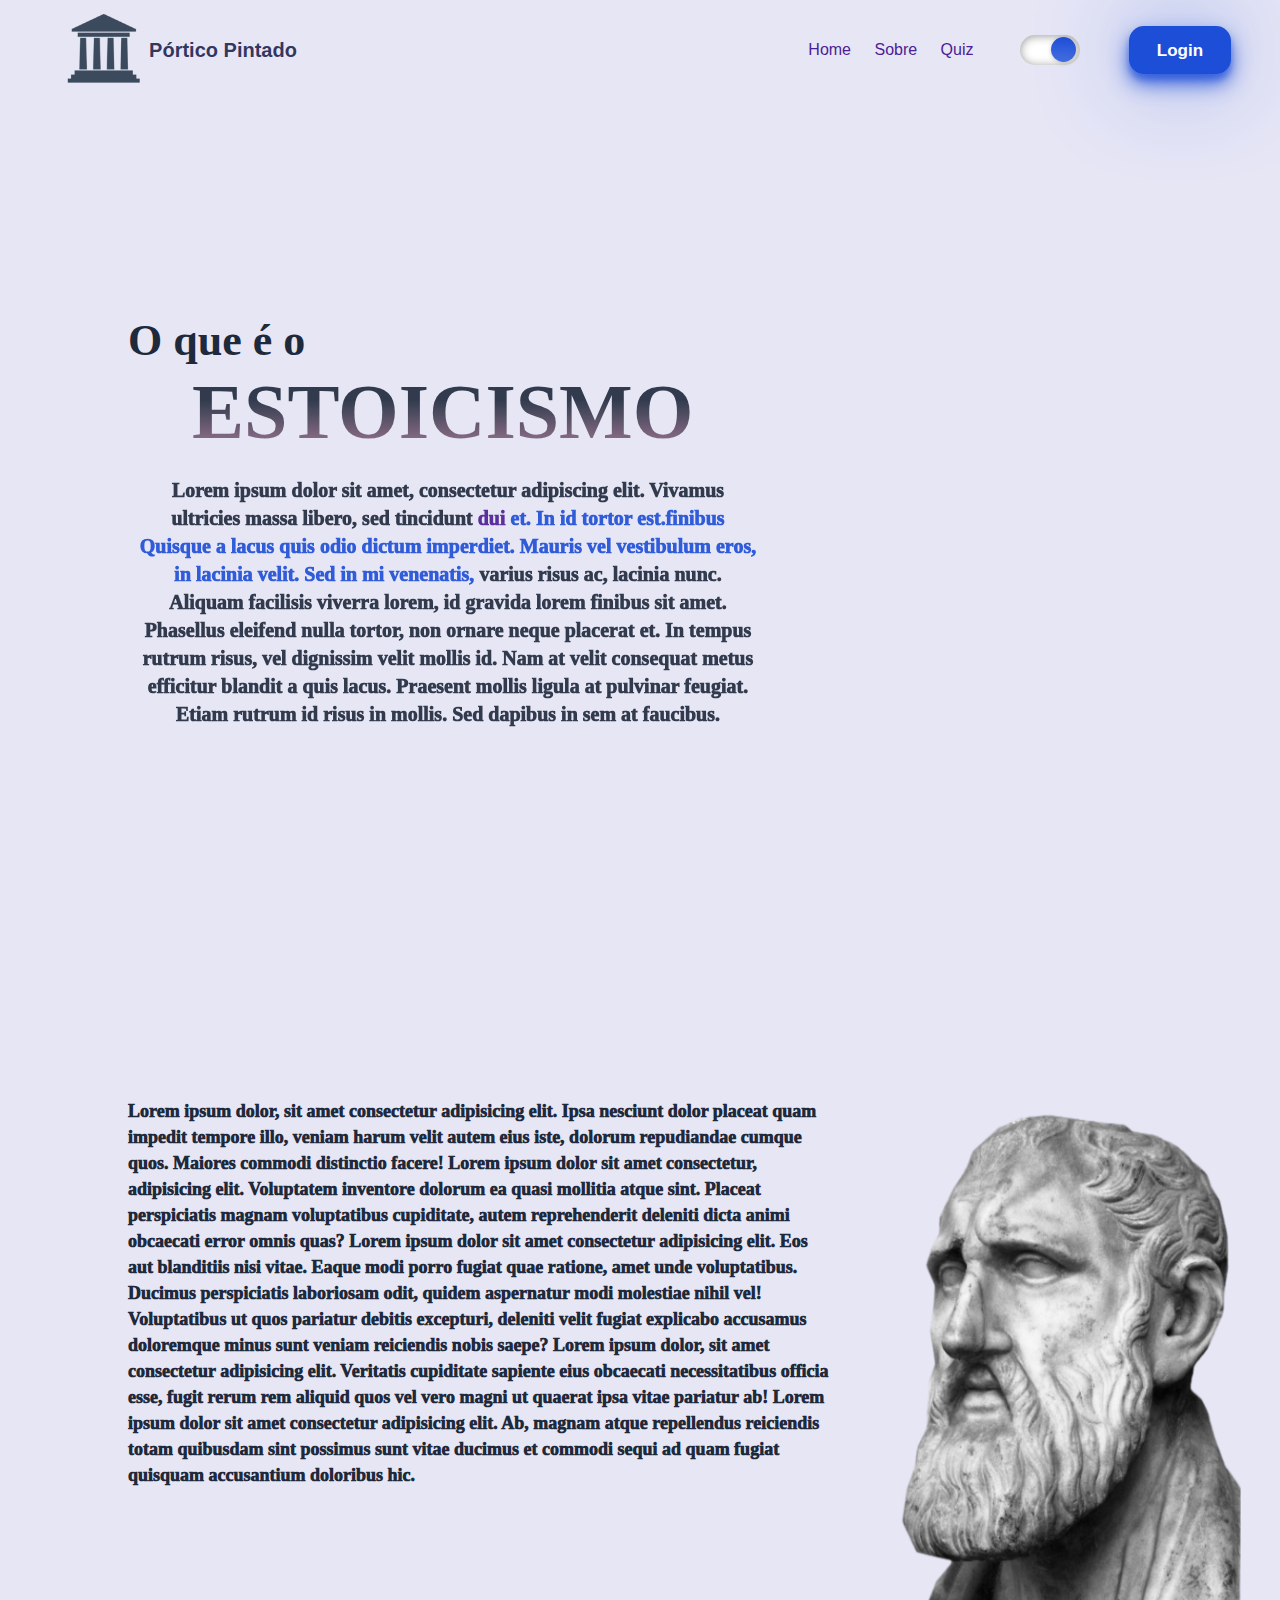
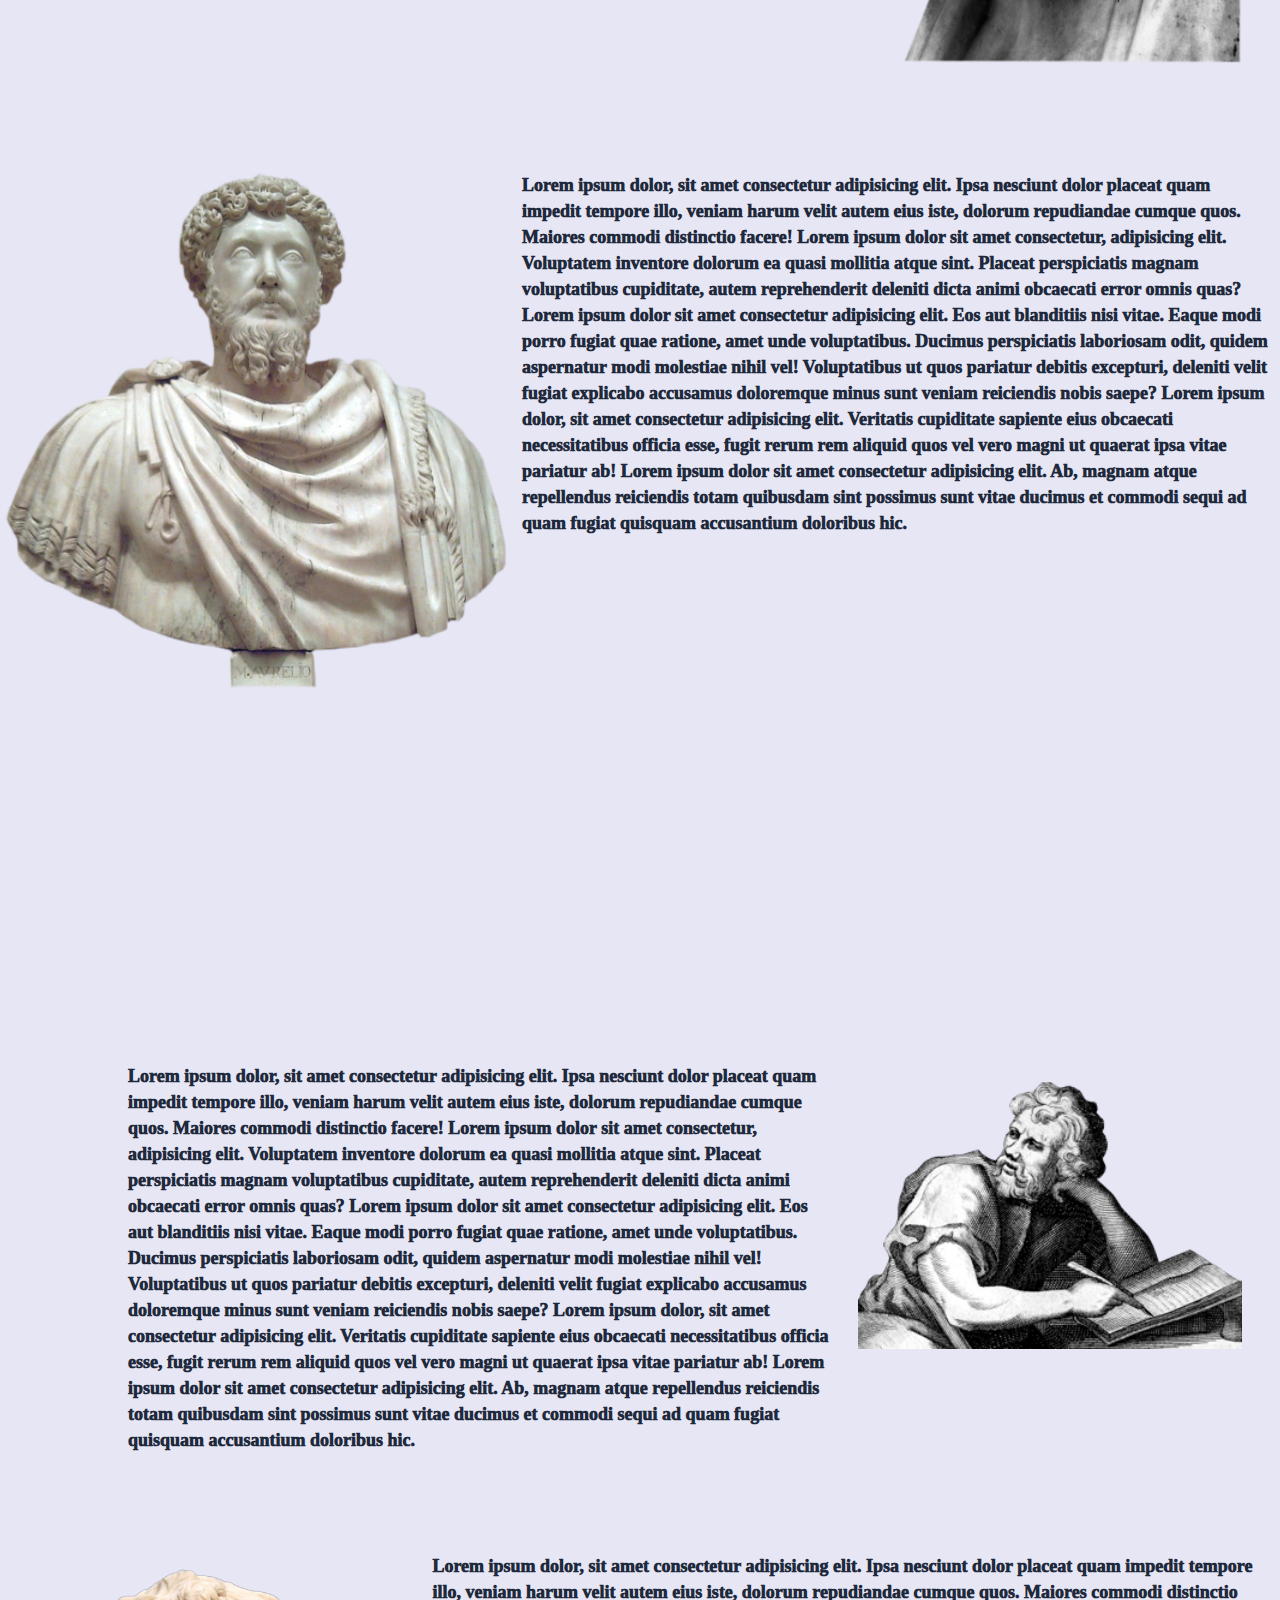
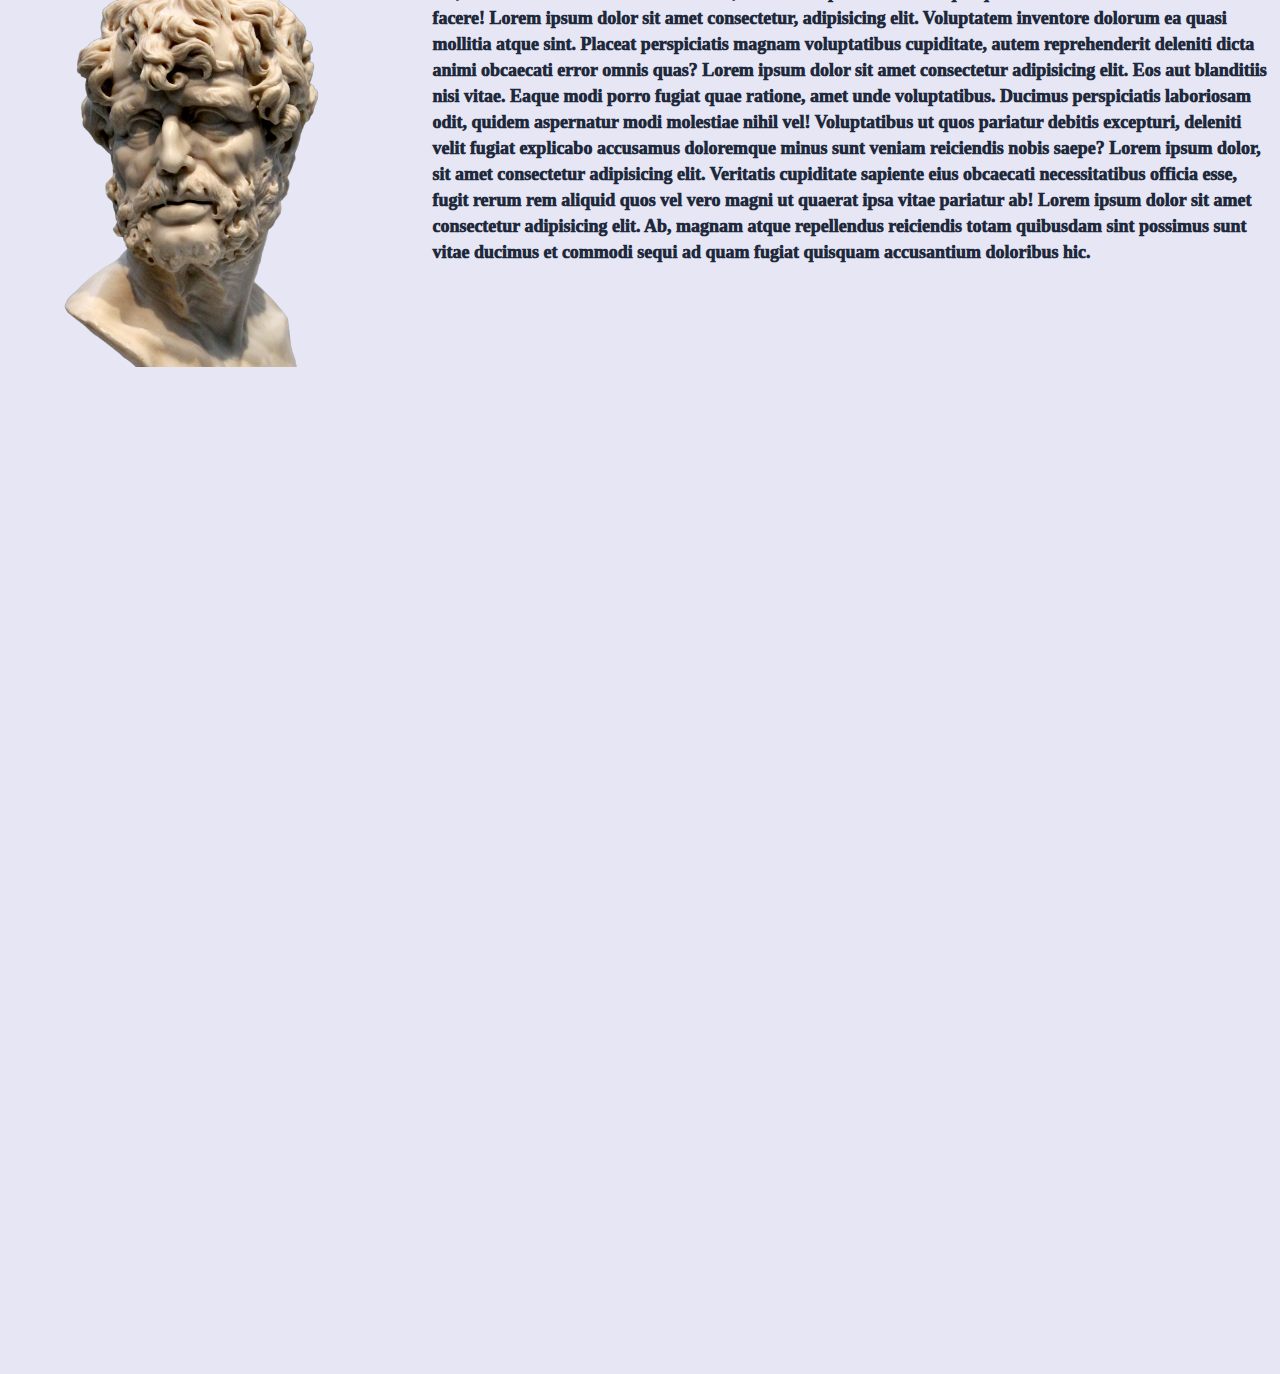
==== site/public/index.html @ 3c2ecba3 "Adicionando esqueleto do footer e recomeçando API" ====
<!DOCTYPE html>
<html lang="en">

<head>
    <meta charset="UTF-8">
    <meta name="viewport" content="width=device-width, initial-scale=1.0">
    <title>Document</title>
    <link rel="stylesheet" href="style.css">
    <link href="https://api.fontshare.com/v2/css?f[]=general-sans@500,600,400,700&display=swap" rel="stylesheet">
</head>

<body>
    <!--INÍCIO DO HEADER-->
    <div class="header">
        <div class="container">
            <div class="logo">
            </div>
            <h3>Pórtico Pintado</h3>
            <div class="nav-bar">
                <ul>
                    <a href="#">
                        <li>Home</li>
                    </a>
                    <a href="">
                        <li>Sobre</li>
                    </a>
                    <a href="">
                        <li>Quiz</li>
                    </a>
                        <input type="checkbox" id="darkmode-botao">
                        <label for="darkmode-botao"></label>
                </ul>
            </div>
            <button class="botao-login" onclick="redirecionarLogin()">Login</button>
        </div>
    </div>
    <!--FIM DO HEADER-->
    <div class="home">
        <div class="home-body">
            <div class="paragrafo-estoicismo">
                <div class="animado surgirDaEsquerda titulo-estoicismo">
                    <h2>O que é o </h2>
                    <h1>ESTOICISMO</h1>
                </div>
                <p class="animado surgirDeBaixo animado--devagar">Lorem ipsum dolor sit amet, consectetur adipiscing
                    elit. Vivamus ultricies massa libero, sed
                    tincidunt <a href=""> dui</a> <strong> et. In id tortor est.finibus Quisque a lacus quis odio dictum
                        imperdiet. Mauris vel
                        vestibulum eros, in lacinia velit. Sed in mi venenatis,</strong> varius risus ac, lacinia nunc.
                    Aliquam
                    facilisis viverra lorem, id gravida lorem finibus sit amet. Phasellus eleifend nulla tortor, non
                    ornare neque placerat et. In tempus rutrum risus, vel dignissim velit mollis id. Nam at velit
                    consequat metus efficitur blandit a quis lacus. Praesent mollis ligula at pulvinar feugiat. Etiam
                    rutrum id risus in mollis. Sed dapibus in sem at faucibus.</p>
            </div>
        </div>
    </div>
    <div class="referencias" >
        <div class="estoico">
            <img src="assets/imgs/1699398285988-Standard.png" id="zenao">
        </div>
        <div class="card-texto" >
            Lorem ipsum dolor, sit amet consectetur adipisicing elit. Ipsa nesciunt dolor placeat quam impedit tempore illo, veniam harum velit autem eius iste, dolorum repudiandae cumque quos. Maiores commodi distinctio facere! Lorem ipsum dolor sit amet consectetur, adipisicing elit. Voluptatem inventore dolorum ea quasi mollitia atque sint. Placeat perspiciatis magnam voluptatibus cupiditate, autem reprehenderit deleniti dicta animi obcaecati error omnis quas? Lorem ipsum dolor sit amet consectetur adipisicing elit. Eos aut blanditiis nisi vitae. Eaque modi porro fugiat quae ratione, amet unde voluptatibus. Ducimus perspiciatis laboriosam odit, quidem aspernatur modi molestiae nihil vel! Voluptatibus ut quos pariatur debitis excepturi, deleniti velit fugiat explicabo accusamus doloremque minus sunt veniam reiciendis nobis saepe? Lorem ipsum dolor, sit amet consectetur adipisicing elit. Veritatis cupiditate sapiente eius obcaecati necessitatibus officia esse, fugit rerum rem aliquid quos vel vero magni ut quaerat ipsa vitae pariatur ab! Lorem ipsum dolor sit amet consectetur adipisicing elit. Ab, magnam atque repellendus reiciendis totam quibusdam sint possimus sunt vitae ducimus et commodi sequi ad quam fugiat quisquam accusantium doloribus hic.
        </div>
        <!-- <textarea name="" id="" cols="70" rows="8"></textarea> -->
    </div>
    <div class="referencias-reverse" >
        <div class="estoico-reverse">
            <img src="assets/imgs/marcusaurelius.png" id="marco">
        </div>
        <div class="card-texto" >
            Lorem ipsum dolor, sit amet consectetur adipisicing elit. Ipsa nesciunt dolor placeat quam impedit tempore illo, veniam harum velit autem eius iste, dolorum repudiandae cumque quos. Maiores commodi distinctio facere! Lorem ipsum dolor sit amet consectetur, adipisicing elit. Voluptatem inventore dolorum ea quasi mollitia atque sint. Placeat perspiciatis magnam voluptatibus cupiditate, autem reprehenderit deleniti dicta animi obcaecati error omnis quas? Lorem ipsum dolor sit amet consectetur adipisicing elit. Eos aut blanditiis nisi vitae. Eaque modi porro fugiat quae ratione, amet unde voluptatibus. Ducimus perspiciatis laboriosam odit, quidem aspernatur modi molestiae nihil vel! Voluptatibus ut quos pariatur debitis excepturi, deleniti velit fugiat explicabo accusamus doloremque minus sunt veniam reiciendis nobis saepe? Lorem ipsum dolor, sit amet consectetur adipisicing elit. Veritatis cupiditate sapiente eius obcaecati necessitatibus officia esse, fugit rerum rem aliquid quos vel vero magni ut quaerat ipsa vitae pariatur ab! Lorem ipsum dolor sit amet consectetur adipisicing elit. Ab, magnam atque repellendus reiciendis totam quibusdam sint possimus sunt vitae ducimus et commodi sequi ad quam fugiat quisquam accusantium doloribus hic.
        </div>
        <!-- <textarea name="" id="" cols="70" rows="8"></textarea> -->
    </div>
    <div class="referencias" >
        <div class="estoico">
            <img src="assets/imgs/epicteto.png" id="epicteto">
        </div>
        <div class="card-texto" >
            Lorem ipsum dolor, sit amet consectetur adipisicing elit. Ipsa nesciunt dolor placeat quam impedit tempore illo, veniam harum velit autem eius iste, dolorum repudiandae cumque quos. Maiores commodi distinctio facere! Lorem ipsum dolor sit amet consectetur, adipisicing elit. Voluptatem inventore dolorum ea quasi mollitia atque sint. Placeat perspiciatis magnam voluptatibus cupiditate, autem reprehenderit deleniti dicta animi obcaecati error omnis quas? Lorem ipsum dolor sit amet consectetur adipisicing elit. Eos aut blanditiis nisi vitae. Eaque modi porro fugiat quae ratione, amet unde voluptatibus. Ducimus perspiciatis laboriosam odit, quidem aspernatur modi molestiae nihil vel! Voluptatibus ut quos pariatur debitis excepturi, deleniti velit fugiat explicabo accusamus doloremque minus sunt veniam reiciendis nobis saepe? Lorem ipsum dolor, sit amet consectetur adipisicing elit. Veritatis cupiditate sapiente eius obcaecati necessitatibus officia esse, fugit rerum rem aliquid quos vel vero magni ut quaerat ipsa vitae pariatur ab! Lorem ipsum dolor sit amet consectetur adipisicing elit. Ab, magnam atque repellendus reiciendis totam quibusdam sint possimus sunt vitae ducimus et commodi sequi ad quam fugiat quisquam accusantium doloribus hic.
        </div>
        <!-- <textarea name="" id="" cols="70" rows="8"></textarea> -->
    </div>
    <div class="referencias-reverse" >
        <div class="estoico-reverse">
            <img src="assets/imgs/Seneca.png" id="seneca">
        </div>
        <div class="card-texto" >
            Lorem ipsum dolor, sit amet consectetur adipisicing elit. Ipsa nesciunt dolor placeat quam impedit tempore illo, veniam harum velit autem eius iste, dolorum repudiandae cumque quos. Maiores commodi distinctio facere! Lorem ipsum dolor sit amet consectetur, adipisicing elit. Voluptatem inventore dolorum ea quasi mollitia atque sint. Placeat perspiciatis magnam voluptatibus cupiditate, autem reprehenderit deleniti dicta animi obcaecati error omnis quas? Lorem ipsum dolor sit amet consectetur adipisicing elit. Eos aut blanditiis nisi vitae. Eaque modi porro fugiat quae ratione, amet unde voluptatibus. Ducimus perspiciatis laboriosam odit, quidem aspernatur modi molestiae nihil vel! Voluptatibus ut quos pariatur debitis excepturi, deleniti velit fugiat explicabo accusamus doloremque minus sunt veniam reiciendis nobis saepe? Lorem ipsum dolor, sit amet consectetur adipisicing elit. Veritatis cupiditate sapiente eius obcaecati necessitatibus officia esse, fugit rerum rem aliquid quos vel vero magni ut quaerat ipsa vitae pariatur ab! Lorem ipsum dolor sit amet consectetur adipisicing elit. Ab, magnam atque repellendus reiciendis totam quibusdam sint possimus sunt vitae ducimus et commodi sequi ad quam fugiat quisquam accusantium doloribus hic.
        </div>
        <!-- <textarea name="" id="" cols="70" rows="8"></textarea> -->
    </div>
    <div class="conte-a-seneca">

    </div>
</body>

</html>
<script>
    function redirecionarLogin(){
        window.location = "login.html";
    }
    const navbar = document.querySelector(".header .container");

    window.addEventListener("scroll", function () {
        navbar.classList.toggle("active", scrollY > 120);
    })
    
    const html = document.querySelector('html')
    const darkmode = document.querySelector('#darkmode-botao')
    darkmode.addEventListener('change', function () {
        html.classList.toggle('dark-mode')
    })
</script>
---- site/public/style.css ----
* {
    box-sizing: border-box;
    margin: 0;
    line-height: calc(1em + 0.5rem);
  }
  
  html {
    scroll-behavior: smooth;
    overflow-x: hidden;
  }
  
  body {
    padding: 0;
    font-family: 'General Sans', sans-serif;
  }
  
  button {
    display: inline-block;
    padding: 0;
    border: none;
    background: none;
    cursor: pointer;
  }
  
  a {
    color: var(--cor--link);
    text-decoration: none;
  }
  
  strong {
    color: var(--cor--negrito);
  }
  
  /* Variáveis */
  :root {
    --header-logoimg: url(assets/imgs/stoa_poikile1.png);
    --cor-rockblue: #94a3b8;
    --cor-rockblue-medio: #475569;
    --cor-rockblue-escuro: #1e293b;
    --cor-fundo: #E6E6f5;
    --cor-violeta: #7c3aed;
    --cor--link: #4c1d95;
    --cor--negrito: #1d4ed8;
    --cor-sombra-botao: 0 10px 20px rgba(29, 78, 216, 0.8), 0 6px 6px rgba(29, 78, 216, 0.5), 0 0 100px -10px rgb(29, 78, 216);
    --cor-botao-hover: 0 12px 28px rgba(29, 78, 216, 0.5), 0 10px 12px rgba(29, 78, 216, 0.3), 0 0 120px -10px rgb(29, 78, 216);
    --header-h3cor: rgba(25, 30, 78, 0.90);
    --header-corbtn: #070a13;
    --navbar-corletra: rgba(25, 30, 78, 0.90);
    --cor-letra: var(--cor-rockblue-escuro);
    --home--body-h1: linear-gradient(180deg, var(--cor-letra) 36.56%, rgba(99, 3, 48, 0.5) 100%);
    --home--body-h2: #000;
    --home--body-p: #000;
  }
  
  /*  negrito rgb(225, 29, 72) */
  
  /* Variáveis darkmode */
  .dark-mode:root {
    --header-logoimg: url(assets/imgs/stoa_poikile.webp);
    --cor-rockblue: #94a3b8;
    --cor-rockblue-medio: #475569;
    --cor-rockblue-escuro: #1e293b;
    --cor-fundo: #070a13;
    --cor-violeta: #7c3aed;
    --cor--link: #4c1d95;
    --cor--negrito: #e11d20;
    --cor-sombra-botao: 0 10px 20px rgba(225, 29, 72, 0.5), 0 6px 6px rgba(225, 29, 72, 0.5), 0 0 100px -10px rgb(225, 29, 72);
    --cor-botao-hover: 0 12px 28px rgba(225, 29, 72, 0.25), 0 10px 12px rgba(225, 29, 72, 0.2), 0 0 120px -10px rgb(225, 29, 72);
    --header-h3cor: rgba(255, 255, 255, 0.90);
    --header-corbtn: #E6E6f5;
    --navbar-corletra: rgba(255, 255, 255, 0.90);
    --cor-letra: var(--cor-rockblue);
    --home--body-h1: linear-gradient(180deg, var(--cor-letra) 46.56%, rgba(99, 3, 48, 0.5) 100%);
    --home--body-h2: #FFF;
    --home--body-p: #FFF;
  }
  
  /* Animações */
  @keyframes surgirDaEsquerda {
  
    from {
        opacity: 0;
        translate: -100vw 0;
        filter: blur(2px);
    }
  
    to {
        opacity: 1;
        translate: 0 0;
    }
  }
  
  @keyframes surgirDaDireita {
  
    from {
        opacity: 0;
        translate: 100vw 0;
        filter: blur(2px);
    }
  
    to {
        opacity: 1;
        translate: 0 0;
    }
  }
  
  
  @keyframes surgirDeBaixo {
  
    from {
        transform: translateY(100px);
        opacity: 0.1;
        filter: blur(2px);
    }
  
    to {
        transform: translateY(0);
    }
  }
  
  @keyframes revelar {
    from {
        opacity: 0;
        clip-path: inset(45% 20% 45% 20%);
    }
  
    to {
        opacity: 1;
        clip-path: inset(0% 0% 0% 0%);
    }
  }
  
  
  /* INÍCIO DO HEADER*/
  .header .logo {
    background-image: var(--header-logoimg);
    width: 100px;
    height: 100px;
    background-size: cover;
    cursor: pointer;
    transition: .4s;
  }
  
  .header .container {
    display: flex;
    align-items: center;
    justify-content: center;
    position: fixed;
    z-index: 1;
    background: var(--cor--primaria);
    width: 100vw;
    transition: all .6s ease;
    background-color: var(--cor-fundo);
  }
  
  /* FUNÇÃO PARA NAVBAR*/
  .header .active {
    opacity: 0.95;
    filter: blur(0.5px);
    transition: all .8s ease;
    filter: drop-shadow(0px 0px 10px black);
  }
  
  .container h3 {
    color: var(--header-h3cor);
    font-size: 20px;
    transition: all .6s ease;
  }
  
  
  .header .botao-login {
    border-radius: 15px;
    background-color: var(--cor--negrito);
    font-weight: 900;
    width: 102px;
    height: 48px;
    color: #FFF;
    font-size: 17px;
    transition: all .6s ease;
    box-shadow: var(--cor-sombra-botao);
  
    /* HOVER DO BOTÃO DE LOGIN */
    &:hover {
        transform: translateY(-3px);
        box-shadow: var(--cor-botao-hover);
  
        cursor: pointer;
        transition: all .6s ease;
    }
  }
  
  /* Switch de dark/light mode */
  label {
    position: relative;
    height: 30px;
    width: 60px;
    background-color: #ebebeb;
    border-radius: 100px;
    margin-right: 25px;
    box-shadow: inset 0px 1px 10px rgba(0, 0, 0, 0.4), inset 0px -1px 10px rgba(255, 255, 255, 0.4);
    cursor: pointer;
    transition: .6s;
  }
  
  label:after {
    content: "";
    width: 25px;
    height: 25px;
    position: absolute;
    top: 2px;
    right: 4px;
    background: linear-gradient(180deg, var(--cor--negrito), #1d4fd8d3);
    border-radius: 100px;
    box-shadow: 0px 1px 5px rgba(0, 0, 0, 0.2);
    transition: .6s;
  }
  
  .header .container #darkmode-botao {
    height: 0;
    width: 0;
    opacity: 0;
  }
  
  #darkmode-botao+label {
    background-color: #FFF;
  }
  
  #darkmode-botao:checked+label::after {
    right: 7px;
    transform: translateX(-100%);
    background: linear-gradient(197deg, var(--cor--negrito), #e11d20d7);
  }
  
  .nav-bar {
    margin-left: 35vw;
    width: 30vw;
  }
  
  .nav-bar ul {
  
    color: var(--navbar-corletra);
    font-weight: 500;
    align-items: center;
    list-style: none;
    display: flex;
    justify-content: space-evenly;
  }
  
  /* FIM DO HEADER*/
  .home {
    display: flex;
    justify-content: center;
    align-items: center;
    overflow: hidden;
  }
  
  .home .home-body {
    display: flex;
    flex-direction: column;
    background: var(--cor-fundo);
    width: 100vw;
    transition: .6s;
  }
  
  /* h2 animado */
  .home .home-body h2 {
    margin-bottom: -5vh;
    margin-left: 10vw;
    color: var(--cor-letra);
    font-family: Inter;
    font-size: 44px;
    font-style: normal;
    font-weight: 600;
    margin-top: 35vh;
    animation: surgirDaEsquerda 3s ease-out;
    transition: .6s;
  }
  
  .home .home-body h1 {
    background: var(--home--body-h1);
    background-clip: text;
    -webkit-background-clip: text;
    -webkit-text-fill-color: transparent;
    opacity: 0.9;
    font-family: Inter;
    font-size: 78px;
    font-style: normal;
    font-weight: 900;
    line-height: normal;
    margin-top: 5vh;
    margin-left: 15vw;
    margin-bottom: 0;
    transition: all .6s ease;
    animation: surgirDaEsquerda 3s ease-out;
  }
  
  .home .home-body h1:hover {
    opacity: 1;
  }
  
  .home .home-body p {
    padding: 10px;
    border-radius: 10px;
    width: 50vw;
    opacity: 0.9;
    color: var(--cor-letra);
    font-family: Inter;
    font-size: 20px;
    font-weight: 1000;
    text-align: center;
    margin-top: 1vh;
    margin-left: 10vw;
    transition: 0.6s;
    animation: surgirDeBaixo 3s ease-in;
  }
  
  .referencias {
    display: flex;
    align-items: start;
    flex-direction: row-reverse;
    background-color: var(--cor-fundo);
  }
  
  .referencias-reverse {
    display: flex;
    align-items: start;
    background-color: var(--cor-fundo);
  }
  
  .referencias-reverse .card-texto {
    margin-top: 80vh;
    color: var(--cor-letra);
    font-family: Inter;
    font-size: 18px;
    font-weight: 1000;
    margin-top: 10vh;
    padding: 10px;
    animation: surgirDaDireita 1s ease-in-out;
    animation-timeline: view();
    animation-range: cover 0% cover 40%;
    transition: 3s;
  }
  
  .referencias .card-texto {
    margin-top: 40vh;
    color: var(--cor-letra);
    font-family: Inter;
    font-size: 18px;
    font-weight: 1000;
    margin-left: 10vw;
    margin-right: 2vw;
    animation: surgirDaEsquerda 1s ease-in-out;
    animation-timeline: view();
    animation-range: cover 0% cover 50%;
    transition: 3s;
  }
  
  .estoico #zenao {
    width: 30vw;
    margin-right: 3vw;
    margin-top: 40vh;
    animation: revelar 1s ease-in-out;
    animation-timeline: view();
    animation-range: cover 0% cover 50%;
    transition: 3s;
  }
  
  .estoico-reverse #marco {
    width: 40vw;
    margin-top: 10vh;
    animation: revelar 1s ease-in-out;
    animation-timeline: view();
    animation-range: cover 0% cover 50%;
    transition: 3s;
  }
  
  .estoico #epicteto {
    width: 30vw;
    margin-right: 3vw;
    margin-top: 40vh;
    animation: revelar 1s ease-in-out;
    animation-timeline: view();
    animation-range: cover 0% cover 50%;
    transition: 3s;
  }
  
  .estoico-reverse #seneca {
    width: 30vw;
    margin-right: 3vw;
    margin-top: 10vh;
    animation: revelar 1s ease-in-out;
    animation-timeline: view();
    animation-range: cover 0% cover 50%;
    transition: 3s;
  }
  
  .conte-a-seneca {
    background-color: var(--cor-fundo);
    height: 1000px;
  }
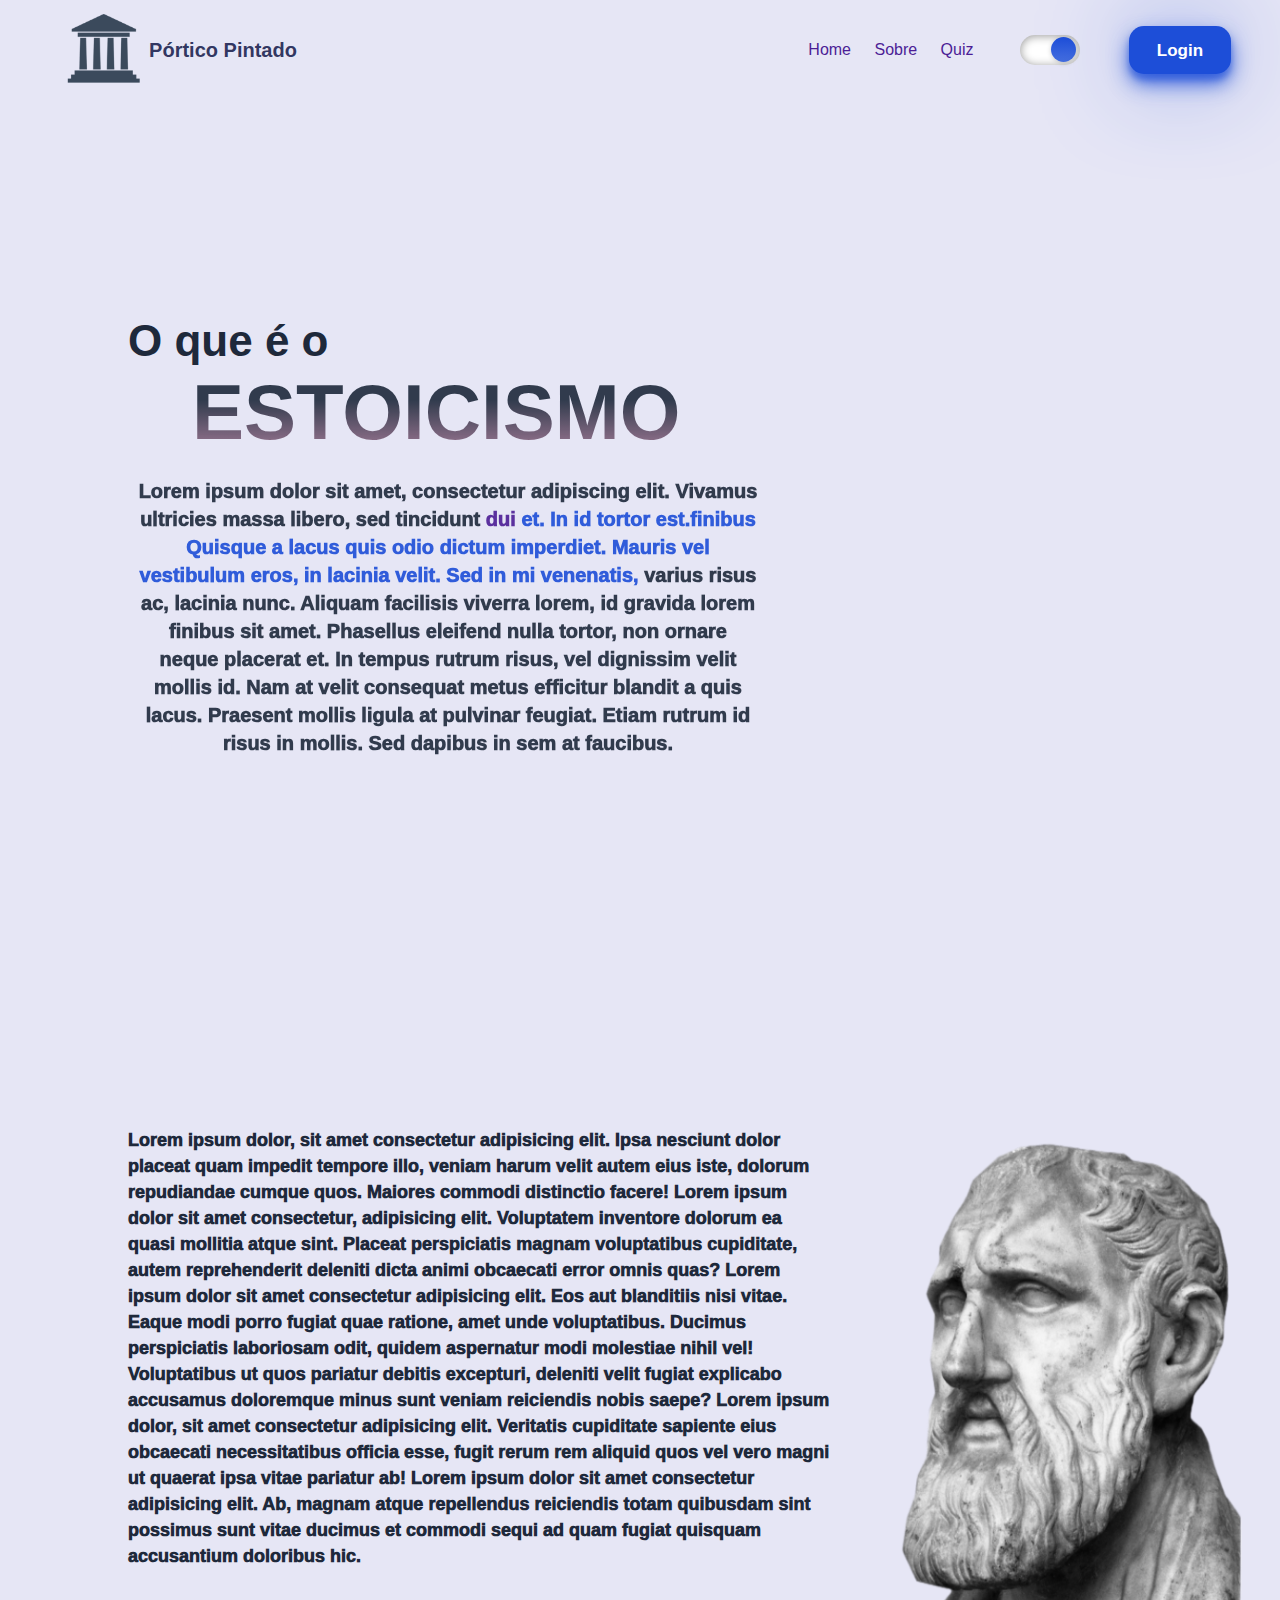
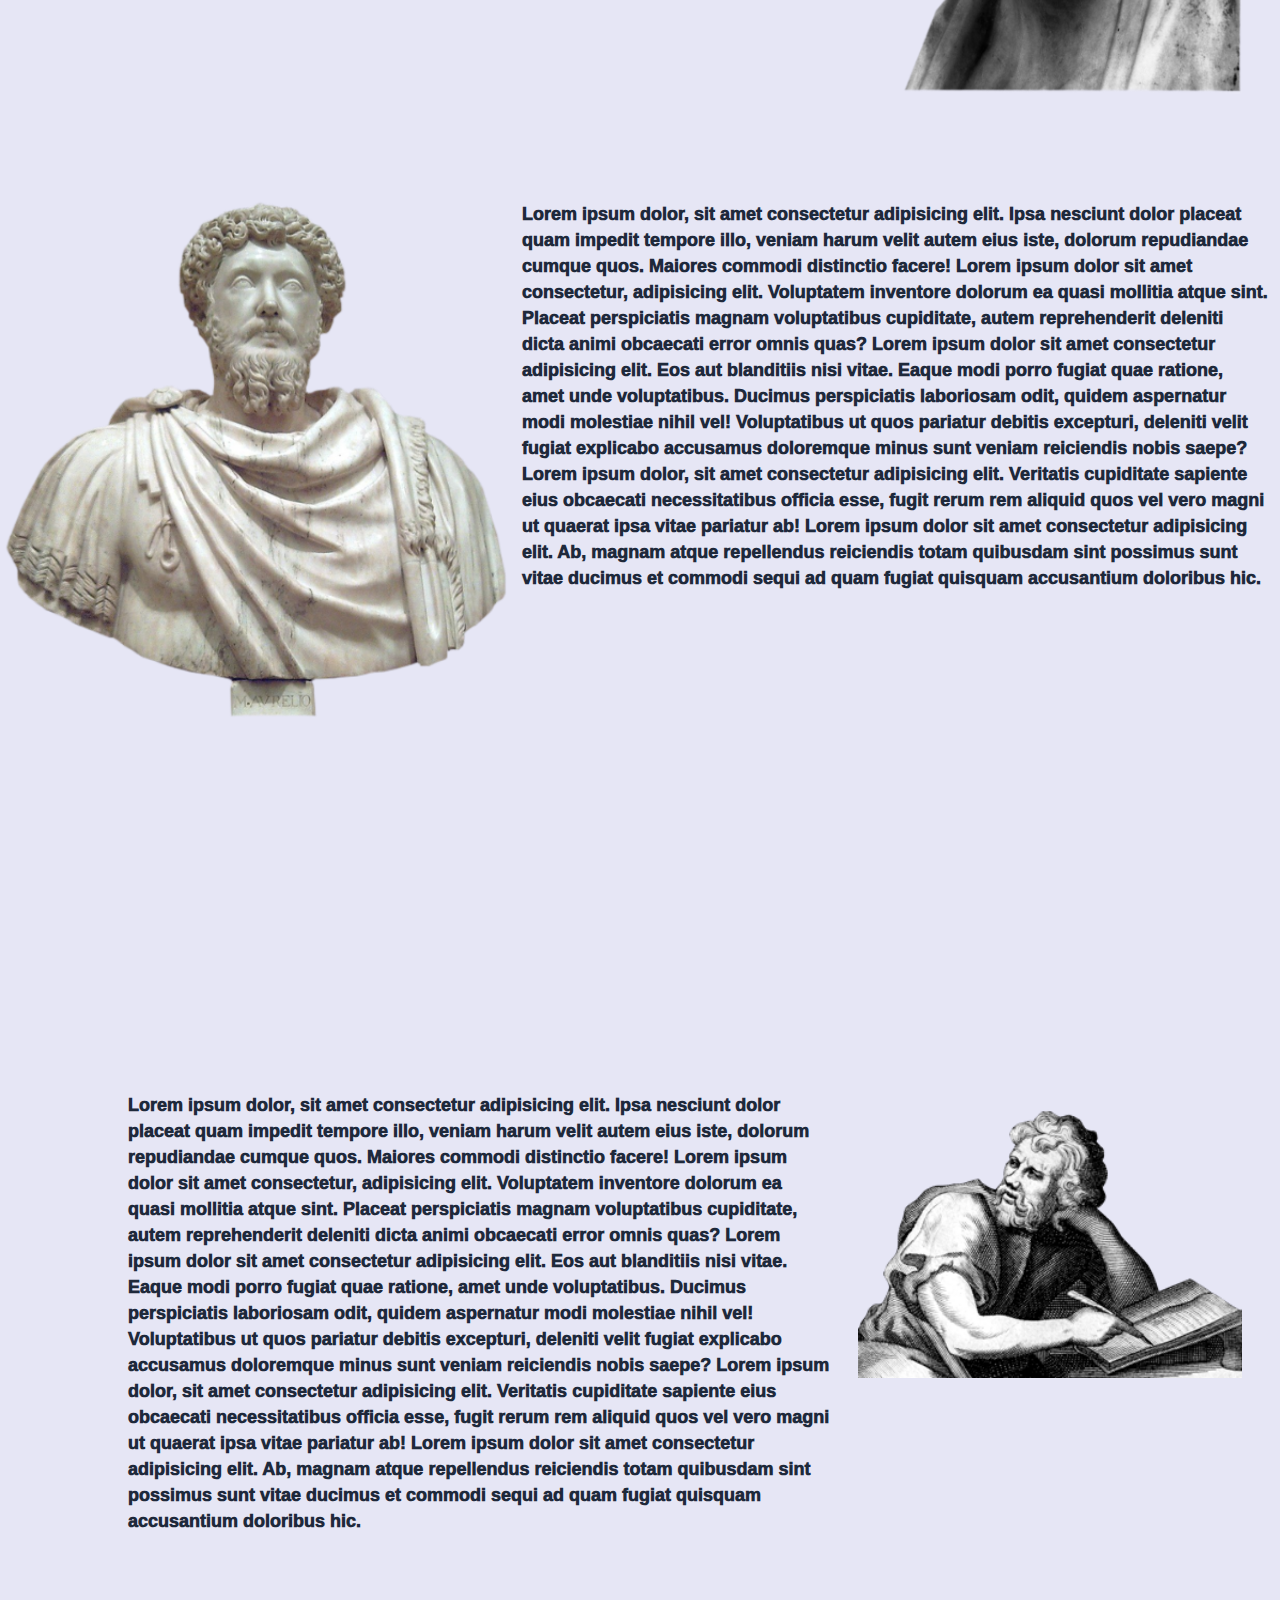
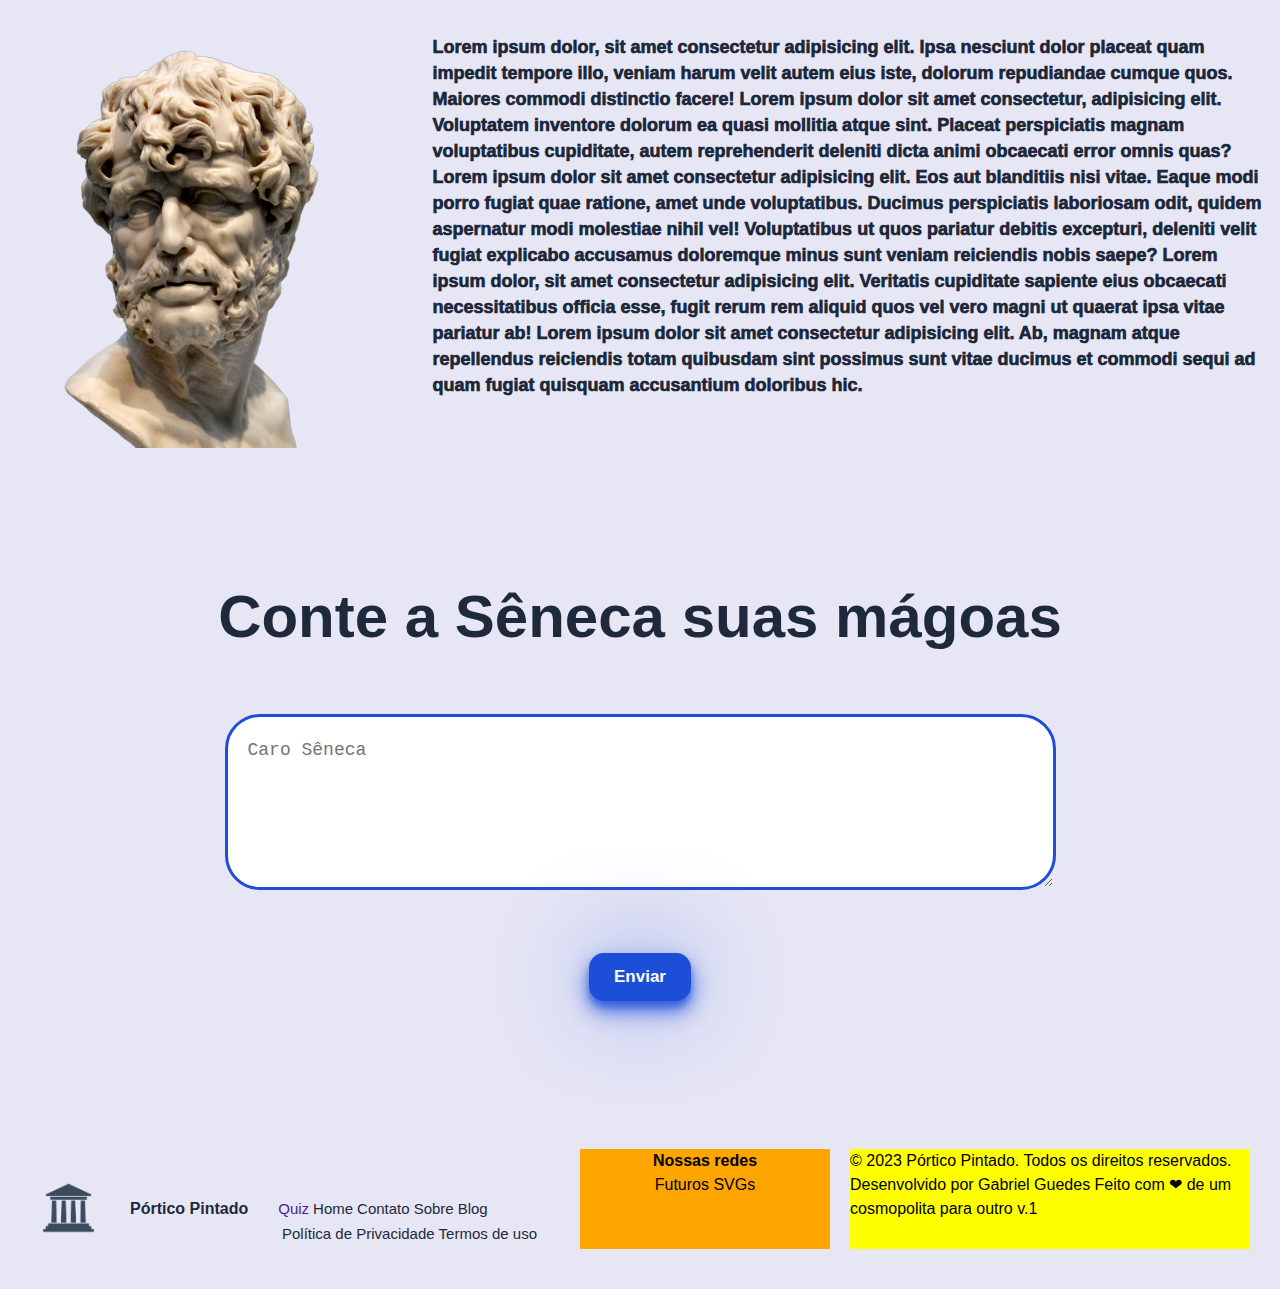
==== commit d5e043b0: "Adicionando esqueleto footer" ====
--- a/site/public/index.html
+++ b/site/public/index.html
@@ -7,6 +7,10 @@
     <title>Document</title>
     <link rel="stylesheet" href="style.css">
     <link href="https://api.fontshare.com/v2/css?f[]=general-sans@500,600,400,700&display=swap" rel="stylesheet">
+    <link rel="preconnect" href="https://fonts.googleapis.com">
+    <link rel="preconnect" href="https://fonts.gstatic.com" crossorigin>
+    <link href="https://fonts.googleapis.com/css2?family=Playfair+Display&display=swap" rel="stylesheet">
+    <script src="index.js"></script>
 </head>
 
 <body>
@@ -27,8 +31,8 @@
                     <a href="">
                         <li>Quiz</li>
                     </a>
-                        <input type="checkbox" id="darkmode-botao">
-                        <label for="darkmode-botao"></label>
+                    <input type="checkbox" id="darkmode-botao">
+                    <label for="darkmode-botao"></label>
                 </ul>
             </div>
             <button class="botao-login" onclick="redirecionarLogin()">Login</button>
@@ -55,61 +59,140 @@
             </div>
         </div>
     </div>
-    <div class="referencias" >
+    <div class="referencias">
         <div class="estoico">
             <img src="assets/imgs/1699398285988-Standard.png" id="zenao">
         </div>
-        <div class="card-texto" >
-            Lorem ipsum dolor, sit amet consectetur adipisicing elit. Ipsa nesciunt dolor placeat quam impedit tempore illo, veniam harum velit autem eius iste, dolorum repudiandae cumque quos. Maiores commodi distinctio facere! Lorem ipsum dolor sit amet consectetur, adipisicing elit. Voluptatem inventore dolorum ea quasi mollitia atque sint. Placeat perspiciatis magnam voluptatibus cupiditate, autem reprehenderit deleniti dicta animi obcaecati error omnis quas? Lorem ipsum dolor sit amet consectetur adipisicing elit. Eos aut blanditiis nisi vitae. Eaque modi porro fugiat quae ratione, amet unde voluptatibus. Ducimus perspiciatis laboriosam odit, quidem aspernatur modi molestiae nihil vel! Voluptatibus ut quos pariatur debitis excepturi, deleniti velit fugiat explicabo accusamus doloremque minus sunt veniam reiciendis nobis saepe? Lorem ipsum dolor, sit amet consectetur adipisicing elit. Veritatis cupiditate sapiente eius obcaecati necessitatibus officia esse, fugit rerum rem aliquid quos vel vero magni ut quaerat ipsa vitae pariatur ab! Lorem ipsum dolor sit amet consectetur adipisicing elit. Ab, magnam atque repellendus reiciendis totam quibusdam sint possimus sunt vitae ducimus et commodi sequi ad quam fugiat quisquam accusantium doloribus hic.
+        <div class="card-texto">
+            Lorem ipsum dolor, sit amet consectetur adipisicing elit. Ipsa nesciunt dolor placeat quam impedit tempore
+            illo, veniam harum velit autem eius iste, dolorum repudiandae cumque quos. Maiores commodi distinctio
+            facere! Lorem ipsum dolor sit amet consectetur, adipisicing elit. Voluptatem inventore dolorum ea quasi
+            mollitia atque sint. Placeat perspiciatis magnam voluptatibus cupiditate, autem reprehenderit deleniti dicta
+            animi obcaecati error omnis quas? Lorem ipsum dolor sit amet consectetur adipisicing elit. Eos aut
+            blanditiis nisi vitae. Eaque modi porro fugiat quae ratione, amet unde voluptatibus. Ducimus perspiciatis
+            laboriosam odit, quidem aspernatur modi molestiae nihil vel! Voluptatibus ut quos pariatur debitis
+            excepturi, deleniti velit fugiat explicabo accusamus doloremque minus sunt veniam reiciendis nobis saepe?
+            Lorem ipsum dolor, sit amet consectetur adipisicing elit. Veritatis cupiditate sapiente eius obcaecati
+            necessitatibus officia esse, fugit rerum rem aliquid quos vel vero magni ut quaerat ipsa vitae pariatur ab!
+            Lorem ipsum dolor sit amet consectetur adipisicing elit. Ab, magnam atque repellendus reiciendis totam
+            quibusdam sint possimus sunt vitae ducimus et commodi sequi ad quam fugiat quisquam accusantium doloribus
+            hic.
         </div>
-        <!-- <textarea name="" id="" cols="70" rows="8"></textarea> -->
     </div>
-    <div class="referencias-reverse" >
+    <div class="referencias-reverse">
         <div class="estoico-reverse">
             <img src="assets/imgs/marcusaurelius.png" id="marco">
         </div>
-        <div class="card-texto" >
-            Lorem ipsum dolor, sit amet consectetur adipisicing elit. Ipsa nesciunt dolor placeat quam impedit tempore illo, veniam harum velit autem eius iste, dolorum repudiandae cumque quos. Maiores commodi distinctio facere! Lorem ipsum dolor sit amet consectetur, adipisicing elit. Voluptatem inventore dolorum ea quasi mollitia atque sint. Placeat perspiciatis magnam voluptatibus cupiditate, autem reprehenderit deleniti dicta animi obcaecati error omnis quas? Lorem ipsum dolor sit amet consectetur adipisicing elit. Eos aut blanditiis nisi vitae. Eaque modi porro fugiat quae ratione, amet unde voluptatibus. Ducimus perspiciatis laboriosam odit, quidem aspernatur modi molestiae nihil vel! Voluptatibus ut quos pariatur debitis excepturi, deleniti velit fugiat explicabo accusamus doloremque minus sunt veniam reiciendis nobis saepe? Lorem ipsum dolor, sit amet consectetur adipisicing elit. Veritatis cupiditate sapiente eius obcaecati necessitatibus officia esse, fugit rerum rem aliquid quos vel vero magni ut quaerat ipsa vitae pariatur ab! Lorem ipsum dolor sit amet consectetur adipisicing elit. Ab, magnam atque repellendus reiciendis totam quibusdam sint possimus sunt vitae ducimus et commodi sequi ad quam fugiat quisquam accusantium doloribus hic.
+        <div class="card-texto">
+            Lorem ipsum dolor, sit amet consectetur adipisicing elit. Ipsa nesciunt dolor placeat quam impedit tempore
+            illo, veniam harum velit autem eius iste, dolorum repudiandae cumque quos. Maiores commodi distinctio
+            facere! Lorem ipsum dolor sit amet consectetur, adipisicing elit. Voluptatem inventore dolorum ea quasi
+            mollitia atque sint. Placeat perspiciatis magnam voluptatibus cupiditate, autem reprehenderit deleniti dicta
+            animi obcaecati error omnis quas? Lorem ipsum dolor sit amet consectetur adipisicing elit. Eos aut
+            blanditiis nisi vitae. Eaque modi porro fugiat quae ratione, amet unde voluptatibus. Ducimus perspiciatis
+            laboriosam odit, quidem aspernatur modi molestiae nihil vel! Voluptatibus ut quos pariatur debitis
+            excepturi, deleniti velit fugiat explicabo accusamus doloremque minus sunt veniam reiciendis nobis saepe?
+            Lorem ipsum dolor, sit amet consectetur adipisicing elit. Veritatis cupiditate sapiente eius obcaecati
+            necessitatibus officia esse, fugit rerum rem aliquid quos vel vero magni ut quaerat ipsa vitae pariatur ab!
+            Lorem ipsum dolor sit amet consectetur adipisicing elit. Ab, magnam atque repellendus reiciendis totam
+            quibusdam sint possimus sunt vitae ducimus et commodi sequi ad quam fugiat quisquam accusantium doloribus
+            hic.
         </div>
-        <!-- <textarea name="" id="" cols="70" rows="8"></textarea> -->
     </div>
-    <div class="referencias" >
+    <div class="referencias">
         <div class="estoico">
             <img src="assets/imgs/epicteto.png" id="epicteto">
         </div>
-        <div class="card-texto" >
-            Lorem ipsum dolor, sit amet consectetur adipisicing elit. Ipsa nesciunt dolor placeat quam impedit tempore illo, veniam harum velit autem eius iste, dolorum repudiandae cumque quos. Maiores commodi distinctio facere! Lorem ipsum dolor sit amet consectetur, adipisicing elit. Voluptatem inventore dolorum ea quasi mollitia atque sint. Placeat perspiciatis magnam voluptatibus cupiditate, autem reprehenderit deleniti dicta animi obcaecati error omnis quas? Lorem ipsum dolor sit amet consectetur adipisicing elit. Eos aut blanditiis nisi vitae. Eaque modi porro fugiat quae ratione, amet unde voluptatibus. Ducimus perspiciatis laboriosam odit, quidem aspernatur modi molestiae nihil vel! Voluptatibus ut quos pariatur debitis excepturi, deleniti velit fugiat explicabo accusamus doloremque minus sunt veniam reiciendis nobis saepe? Lorem ipsum dolor, sit amet consectetur adipisicing elit. Veritatis cupiditate sapiente eius obcaecati necessitatibus officia esse, fugit rerum rem aliquid quos vel vero magni ut quaerat ipsa vitae pariatur ab! Lorem ipsum dolor sit amet consectetur adipisicing elit. Ab, magnam atque repellendus reiciendis totam quibusdam sint possimus sunt vitae ducimus et commodi sequi ad quam fugiat quisquam accusantium doloribus hic.
+        <div class="card-texto">
+            Lorem ipsum dolor, sit amet consectetur adipisicing elit. Ipsa nesciunt dolor placeat quam impedit tempore
+            illo, veniam harum velit autem eius iste, dolorum repudiandae cumque quos. Maiores commodi distinctio
+            facere! Lorem ipsum dolor sit amet consectetur, adipisicing elit. Voluptatem inventore dolorum ea quasi
+            mollitia atque sint. Placeat perspiciatis magnam voluptatibus cupiditate, autem reprehenderit deleniti dicta
+            animi obcaecati error omnis quas? Lorem ipsum dolor sit amet consectetur adipisicing elit. Eos aut
+            blanditiis nisi vitae. Eaque modi porro fugiat quae ratione, amet unde voluptatibus. Ducimus perspiciatis
+            laboriosam odit, quidem aspernatur modi molestiae nihil vel! Voluptatibus ut quos pariatur debitis
+            excepturi, deleniti velit fugiat explicabo accusamus doloremque minus sunt veniam reiciendis nobis saepe?
+            Lorem ipsum dolor, sit amet consectetur adipisicing elit. Veritatis cupiditate sapiente eius obcaecati
+            necessitatibus officia esse, fugit rerum rem aliquid quos vel vero magni ut quaerat ipsa vitae pariatur ab!
+            Lorem ipsum dolor sit amet consectetur adipisicing elit. Ab, magnam atque repellendus reiciendis totam
+            quibusdam sint possimus sunt vitae ducimus et commodi sequi ad quam fugiat quisquam accusantium doloribus
+            hic.
         </div>
-        <!-- <textarea name="" id="" cols="70" rows="8"></textarea> -->
     </div>
-    <div class="referencias-reverse" >
+    <div class="referencias-reverse">
         <div class="estoico-reverse">
             <img src="assets/imgs/Seneca.png" id="seneca">
         </div>
-        <div class="card-texto" >
-            Lorem ipsum dolor, sit amet consectetur adipisicing elit. Ipsa nesciunt dolor placeat quam impedit tempore illo, veniam harum velit autem eius iste, dolorum repudiandae cumque quos. Maiores commodi distinctio facere! Lorem ipsum dolor sit amet consectetur, adipisicing elit. Voluptatem inventore dolorum ea quasi mollitia atque sint. Placeat perspiciatis magnam voluptatibus cupiditate, autem reprehenderit deleniti dicta animi obcaecati error omnis quas? Lorem ipsum dolor sit amet consectetur adipisicing elit. Eos aut blanditiis nisi vitae. Eaque modi porro fugiat quae ratione, amet unde voluptatibus. Ducimus perspiciatis laboriosam odit, quidem aspernatur modi molestiae nihil vel! Voluptatibus ut quos pariatur debitis excepturi, deleniti velit fugiat explicabo accusamus doloremque minus sunt veniam reiciendis nobis saepe? Lorem ipsum dolor, sit amet consectetur adipisicing elit. Veritatis cupiditate sapiente eius obcaecati necessitatibus officia esse, fugit rerum rem aliquid quos vel vero magni ut quaerat ipsa vitae pariatur ab! Lorem ipsum dolor sit amet consectetur adipisicing elit. Ab, magnam atque repellendus reiciendis totam quibusdam sint possimus sunt vitae ducimus et commodi sequi ad quam fugiat quisquam accusantium doloribus hic.
+        <div class="card-texto">
+            Lorem ipsum dolor, sit amet consectetur adipisicing elit. Ipsa nesciunt dolor placeat quam impedit tempore
+            illo, veniam harum velit autem eius iste, dolorum repudiandae cumque quos. Maiores commodi distinctio
+            facere! Lorem ipsum dolor sit amet consectetur, adipisicing elit. Voluptatem inventore dolorum ea quasi
+            mollitia atque sint. Placeat perspiciatis magnam voluptatibus cupiditate, autem reprehenderit deleniti dicta
+            animi obcaecati error omnis quas? Lorem ipsum dolor sit amet consectetur adipisicing elit. Eos aut
+            blanditiis nisi vitae. Eaque modi porro fugiat quae ratione, amet unde voluptatibus. Ducimus perspiciatis
+            laboriosam odit, quidem aspernatur modi molestiae nihil vel! Voluptatibus ut quos pariatur debitis
+            excepturi, deleniti velit fugiat explicabo accusamus doloremque minus sunt veniam reiciendis nobis saepe?
+            Lorem ipsum dolor, sit amet consectetur adipisicing elit. Veritatis cupiditate sapiente eius obcaecati
+            necessitatibus officia esse, fugit rerum rem aliquid quos vel vero magni ut quaerat ipsa vitae pariatur ab!
+            Lorem ipsum dolor sit amet consectetur adipisicing elit. Ab, magnam atque repellendus reiciendis totam
+            quibusdam sint possimus sunt vitae ducimus et commodi sequi ad quam fugiat quisquam accusantium doloribus
+            hic.
         </div>
-        <!-- <textarea name="" id="" cols="70" rows="8"></textarea> -->
     </div>
-    <div class="conte-a-seneca">
-
+    <div class="conte-a-seneca" id="sermao">
+        <h1 class="conte">Conte a Sêneca suas mágoas</h1>
+        <div id="error">
+            <h2>asdas</h2>
+        </div>
+        <textarea id="txtarea_magoa" cols="70" rows="5" placeholder="Caro Sêneca"></textarea>
+        <button class="botao-login" onclick="sermaoSeneca()">Enviar</button>
+    </div>
+    <div class="footer">
+        <div class="menu-footer">
+            <div class="logo">
+            </div>
+            <h4>Pórtico Pintado</h4>
+            <div class="itens">
+                <ul>
+                    <a href="">
+                        <li>Quiz</li>
+                    </a>
+                    <li>Home</li>
+                    <li>Contato</li>
+                    <li>Sobre</li>
+                    <li>Blog</li>
+                    <ul class="ul2">
+                        <li>Política de Privacidade</li>
+                        <li>Termos de uso</li>
+                    </ul>
+                </ul>
+            </div>
+        </div>
+        <div class="redes">
+            <h4>Nossas redes</h4>
+            Futuros SVGs
+        </div>
+        <div class="versao">
+            © 2023 Pórtico Pintado. Todos os direitos reservados. <br>
+            Desenvolvido por Gabriel Guedes
+            Feito com ❤ de um cosmopolita para outro v.1
+        </div>
     </div>
 </body>
 
 </html>
 <script>
-    function redirecionarLogin(){
-        window.location = "login.html";
-    }
     const navbar = document.querySelector(".header .container");
 
     window.addEventListener("scroll", function () {
         navbar.classList.toggle("active", scrollY > 120);
     })
-    
+
     const html = document.querySelector('html')
     const darkmode = document.querySelector('#darkmode-botao')
     darkmode.addEventListener('change', function () {
         html.classList.toggle('dark-mode')
     })
+
+
 </script>--- a/site/public/style.css
+++ b/site/public/style.css
@@ -1,174 +1,431 @@
 * {
-    box-sizing: border-box;
-    margin: 0;
-    line-height: calc(1em + 0.5rem);
-  }
-  
-  html {
-    scroll-behavior: smooth;
-    overflow-x: hidden;
-  }
-  
-  body {
-    padding: 0;
-    font-family: 'General Sans', sans-serif;
-  }
-  
-  button {
-    display: inline-block;
-    padding: 0;
-    border: none;
-    background: none;
+  box-sizing: border-box;
+  margin: 0;
+  line-height: calc(1em + 0.5rem);
+}
+
+html {
+  scroll-behavior: smooth;
+  overflow-x: hidden;
+}
+
+body {
+  padding: 0;
+  font-family: 'General Sans', sans-serif;
+}
+
+button {
+  display: inline-block;
+  padding: 0;
+  border: none;
+  background: none;
+  cursor: pointer;
+}
+
+a {
+  color: var(--cor--link);
+  text-decoration: none;
+}
+
+strong {
+  color: var(--cor--negrito);
+}
+
+/* Variáveis */
+:root {
+  --header-logoimg: url(assets/imgs/stoa_poikile1.png);
+  --cor-rockblue: #94a3b8;
+  --cor-rockblue-medio: #475569;
+  --cor-rockblue-escuro: #1e293b;
+  --cor-fundo: #E6E6f5;
+  --cor-violeta: #7c3aed;
+  --cor--link: #4c1d95;
+  --cor--negrito: #1d4ed8;
+  --cor-sombra-botao: 0 10px 20px rgba(29, 78, 216, 0.8), 0 6px 6px rgba(29, 78, 216, 0.5), 0 0 100px -10px rgb(29, 78, 216);
+  --cor-botao-hover: 0 12px 28px rgba(29, 78, 216, 0.5), 0 10px 12px rgba(29, 78, 216, 0.3), 0 0 120px -10px rgb(29, 78, 216);
+  --header-h3cor: rgba(25, 30, 78, 0.90);
+  --header-corbtn: #070a13;
+  --navbar-corletra: rgba(25, 30, 78, 0.90);
+  --cor-letra: var(--cor-rockblue-escuro);
+  --home--body-h1: linear-gradient(180deg, var(--cor-letra) 36.56%, rgba(99, 3, 48, 0.5) 100%);
+  --home--body-h2: #000;
+  --home--body-p: #000;
+}
+
+/*  negrito rgb(225, 29, 72) */
+
+/* Variáveis darkmode */
+.dark-mode:root {
+  --header-logoimg: url(assets/imgs/stoa_poikile.webp);
+  --cor-rockblue: #94a3b8;
+  --cor-rockblue-medio: #475569;
+  --cor-rockblue-escuro: #1e293b;
+  --cor-fundo: #070a13;
+  --cor-violeta: #7c3aed;
+  --cor--link: #4c1d95;
+  --cor--negrito: #e11d20;
+  --cor-sombra-botao: 0 10px 20px rgba(225, 29, 72, 0.5), 0 6px 6px rgba(225, 29, 72, 0.5), 0 0 100px -10px rgb(225, 29, 72);
+  --cor-botao-hover: 0 12px 28px rgba(225, 29, 72, 0.25), 0 10px 12px rgba(225, 29, 72, 0.2), 0 0 120px -10px rgb(225, 29, 72);
+  --header-h3cor: rgba(255, 255, 255, 0.90);
+  --header-corbtn: #E6E6f5;
+  --navbar-corletra: rgba(255, 255, 255, 0.90);
+  --cor-letra: var(--cor-rockblue);
+  --home--body-h1: linear-gradient(180deg, var(--cor-letra) 46.56%, rgba(99, 3, 48, 0.5) 100%);
+  --home--body-h2: #FFF;
+  --home--body-p: #FFF;
+}
+
+/* Animações */
+@keyframes surgirDaEsquerda {
+
+  from {
+    opacity: 0;
+    translate: -100vw 0;
+    filter: blur(2px);
+  }
+
+  to {
+    opacity: 1;
+    translate: 0 0;
+  }
+}
+
+@keyframes surgirDaDireita {
+
+  from {
+    opacity: 0;
+    translate: 100vw 0;
+    filter: blur(2px);
+  }
+
+  to {
+    opacity: 1;
+    translate: 0 0;
+  }
+}
+
+
+@keyframes surgirDeBaixo {
+
+  from {
+    transform: translateY(100px);
+    opacity: 0.1;
+    filter: blur(2px);
+  }
+
+  to {
+    transform: translateY(0);
+  }
+}
+
+@keyframes revelar {
+  from {
+    opacity: 0;
+    clip-path: inset(45% 20% 45% 20%);
+  }
+
+  to {
+    opacity: 1;
+    clip-path: inset(0% 0% 0% 0%);
+  }
+}
+
+
+/* INÍCIO DO HEADER*/
+.header .logo {
+  background-image: var(--header-logoimg);
+  width: 100px;
+  height: 100px;
+  background-size: cover;
+  cursor: pointer;
+  transition: .4s;
+}
+
+.header .container {
+  display: flex;
+  align-items: center;
+  justify-content: center;
+  position: fixed;
+  z-index: 3;
+  background: var(--cor--primaria);
+  width: 100vw;
+  transition: all .6s ease;
+  background-color: var(--cor-fundo);
+}
+
+/* FUNÇÃO PARA NAVBAR*/
+.header .active {
+  opacity: 0.95;
+  filter: blur(0.5px);
+  transition: all .8s ease;
+  filter: drop-shadow(0px 0px 10px black);
+}
+
+.container h3 {
+  color: var(--header-h3cor);
+  font-size: 20px;
+  transition: all .6s ease;
+}
+
+
+.header .botao-login {
+  border-radius: 15px;
+  background-color: var(--cor--negrito);
+  font-weight: 900;
+  width: 102px;
+  height: 48px;
+  color: #FFF;
+  font-size: 17px;
+  transition: all .6s ease;
+  box-shadow: var(--cor-sombra-botao);
+
+  /* HOVER DO BOTÃO DE LOGIN */
+  &:hover {
+    transform: translateY(-3px);
+    box-shadow: var(--cor-botao-hover);
+
     cursor: pointer;
-  }
-  
-  a {
-    color: var(--cor--link);
-    text-decoration: none;
-  }
-  
-  strong {
-    color: var(--cor--negrito);
-  }
-  
-  /* Variáveis */
-  :root {
-    --header-logoimg: url(assets/imgs/stoa_poikile1.png);
-    --cor-rockblue: #94a3b8;
-    --cor-rockblue-medio: #475569;
-    --cor-rockblue-escuro: #1e293b;
-    --cor-fundo: #E6E6f5;
-    --cor-violeta: #7c3aed;
-    --cor--link: #4c1d95;
-    --cor--negrito: #1d4ed8;
-    --cor-sombra-botao: 0 10px 20px rgba(29, 78, 216, 0.8), 0 6px 6px rgba(29, 78, 216, 0.5), 0 0 100px -10px rgb(29, 78, 216);
-    --cor-botao-hover: 0 12px 28px rgba(29, 78, 216, 0.5), 0 10px 12px rgba(29, 78, 216, 0.3), 0 0 120px -10px rgb(29, 78, 216);
-    --header-h3cor: rgba(25, 30, 78, 0.90);
-    --header-corbtn: #070a13;
-    --navbar-corletra: rgba(25, 30, 78, 0.90);
-    --cor-letra: var(--cor-rockblue-escuro);
-    --home--body-h1: linear-gradient(180deg, var(--cor-letra) 36.56%, rgba(99, 3, 48, 0.5) 100%);
-    --home--body-h2: #000;
-    --home--body-p: #000;
-  }
-  
-  /*  negrito rgb(225, 29, 72) */
-  
-  /* Variáveis darkmode */
-  .dark-mode:root {
-    --header-logoimg: url(assets/imgs/stoa_poikile.webp);
-    --cor-rockblue: #94a3b8;
-    --cor-rockblue-medio: #475569;
-    --cor-rockblue-escuro: #1e293b;
-    --cor-fundo: #070a13;
-    --cor-violeta: #7c3aed;
-    --cor--link: #4c1d95;
-    --cor--negrito: #e11d20;
-    --cor-sombra-botao: 0 10px 20px rgba(225, 29, 72, 0.5), 0 6px 6px rgba(225, 29, 72, 0.5), 0 0 100px -10px rgb(225, 29, 72);
-    --cor-botao-hover: 0 12px 28px rgba(225, 29, 72, 0.25), 0 10px 12px rgba(225, 29, 72, 0.2), 0 0 120px -10px rgb(225, 29, 72);
-    --header-h3cor: rgba(255, 255, 255, 0.90);
-    --header-corbtn: #E6E6f5;
-    --navbar-corletra: rgba(255, 255, 255, 0.90);
-    --cor-letra: var(--cor-rockblue);
-    --home--body-h1: linear-gradient(180deg, var(--cor-letra) 46.56%, rgba(99, 3, 48, 0.5) 100%);
-    --home--body-h2: #FFF;
-    --home--body-p: #FFF;
-  }
-  
-  /* Animações */
-  @keyframes surgirDaEsquerda {
-  
-    from {
-        opacity: 0;
-        translate: -100vw 0;
-        filter: blur(2px);
-    }
-  
-    to {
-        opacity: 1;
-        translate: 0 0;
-    }
-  }
-  
-  @keyframes surgirDaDireita {
-  
-    from {
-        opacity: 0;
-        translate: 100vw 0;
-        filter: blur(2px);
-    }
-  
-    to {
-        opacity: 1;
-        translate: 0 0;
-    }
-  }
-  
-  
-  @keyframes surgirDeBaixo {
-  
-    from {
-        transform: translateY(100px);
-        opacity: 0.1;
-        filter: blur(2px);
-    }
-  
-    to {
-        transform: translateY(0);
-    }
-  }
-  
-  @keyframes revelar {
-    from {
-        opacity: 0;
-        clip-path: inset(45% 20% 45% 20%);
-    }
-  
-    to {
-        opacity: 1;
-        clip-path: inset(0% 0% 0% 0%);
-    }
-  }
-  
-  
-  /* INÍCIO DO HEADER*/
-  .header .logo {
-    background-image: var(--header-logoimg);
-    width: 100px;
-    height: 100px;
-    background-size: cover;
-    cursor: pointer;
-    transition: .4s;
-  }
-  
-  .header .container {
-    display: flex;
-    align-items: center;
-    justify-content: center;
-    position: fixed;
-    z-index: 1;
-    background: var(--cor--primaria);
-    width: 100vw;
     transition: all .6s ease;
-    background-color: var(--cor-fundo);
-  }
-  
-  /* FUNÇÃO PARA NAVBAR*/
-  .header .active {
-    opacity: 0.95;
-    filter: blur(0.5px);
-    transition: all .8s ease;
-    filter: drop-shadow(0px 0px 10px black);
-  }
-  
-  .container h3 {
-    color: var(--header-h3cor);
-    font-size: 20px;
-    transition: all .6s ease;
-  }
-  
-  
-  .header .botao-login {
+  }
+}
+
+/* Switch de dark/light mode */
+label {
+  position: relative;
+  height: 30px;
+  width: 60px;
+  background-color: #ebebeb;
+  border-radius: 100px;
+  margin-right: 25px;
+  box-shadow: inset 0px 1px 10px rgba(0, 0, 0, 0.4), inset 0px -1px 10px rgba(255, 255, 255, 0.4);
+  cursor: pointer;
+  transition: .6s;
+}
+
+label:after {
+  content: "";
+  width: 25px;
+  height: 25px;
+  position: absolute;
+  top: 2px;
+  right: 4px;
+  background: linear-gradient(180deg, var(--cor--negrito), #1d4fd8d3);
+  border-radius: 100px;
+  box-shadow: 0px 1px 5px rgba(0, 0, 0, 0.2);
+  transition: .6s;
+}
+
+.header .container #darkmode-botao {
+  height: 0;
+  width: 0;
+  opacity: 0;
+}
+
+#darkmode-botao+label {
+  background-color: #FFF;
+}
+
+#darkmode-botao:checked+label::after {
+  right: 7px;
+  transform: translateX(-100%);
+  background: linear-gradient(197deg, var(--cor--negrito), #e11d20d7);
+}
+
+.nav-bar {
+  margin-left: 35vw;
+  width: 30vw;
+}
+
+.nav-bar ul {
+
+  color: var(--navbar-corletra);
+  font-weight: 500;
+  align-items: center;
+  list-style: none;
+  display: flex;
+  justify-content: space-evenly;
+}
+
+/* FIM DO HEADER*/
+.home {
+  display: flex;
+  justify-content: center;
+  align-items: center;
+  overflow: hidden;
+}
+
+.home .home-body {
+  display: flex;
+  flex-direction: column;
+  background: var(--cor-fundo);
+  width: 100vw;
+  transition: .6s;
+}
+
+/* h2 animado */
+.home .home-body h2 {
+  margin-bottom: -5vh;
+  margin-left: 10vw;
+  color: var(--cor-letra);
+  font-size: 44px;
+  font-style: normal;
+  font-weight: 600;
+  margin-top: 35vh;
+  animation: surgirDaEsquerda 3s ease-out;
+  transition: .6s;
+}
+
+.home .home-body h1 {
+  background: var(--home--body-h1);
+  background-clip: text;
+  -webkit-background-clip: text;
+  -webkit-text-fill-color: transparent;
+  opacity: 0.9;
+  font-size: 78px;
+  font-style: normal;
+  font-weight: 900;
+  line-height: normal;
+  margin-top: 5vh;
+  margin-left: 15vw;
+  margin-bottom: 0;
+  transition: all .6s ease;
+  animation: surgirDaEsquerda 3s ease-out;
+}
+
+.home .home-body h1:hover {
+  opacity: 1;
+}
+
+.home .home-body p {
+  padding: 10px;
+  border-radius: 10px;
+  width: 50vw;
+  opacity: 0.9;
+  color: var(--cor-letra);
+  font-size: 20px;
+  font-weight: 1000;
+  text-align: center;
+  margin-top: 1vh;
+  margin-left: 10vw;
+  transition: 0.6s;
+  animation: surgirDeBaixo 3s ease-in;
+}
+
+.referencias {
+  display: flex;
+  align-items: start;
+  flex-direction: row-reverse;
+  background-color: var(--cor-fundo);
+}
+
+.referencias-reverse {
+  display: flex;
+  align-items: start;
+  background-color: var(--cor-fundo);
+}
+
+.referencias-reverse .card-texto {
+  margin-top: 80vh;
+  color: var(--cor-letra);
+  font-size: 18px;
+  font-weight: 1000;
+  margin-top: 10vh;
+  padding: 10px;
+  animation: surgirDaDireita 1s ease-in-out;
+  animation-timeline: view();
+  animation-range: cover 0% cover 40%;
+  transition: 3s;
+}
+
+.referencias .card-texto {
+  margin-top: 40vh;
+  color: var(--cor-letra);
+  font-size: 18px;
+  font-weight: 1000;
+  margin-left: 10vw;
+  margin-right: 2vw;
+  animation: surgirDaEsquerda 1s ease-in-out;
+  animation-timeline: view();
+  animation-range: cover 0% cover 50%;
+  transition: 3s;
+}
+
+.estoico #zenao {
+  width: 30vw;
+  margin-right: 3vw;
+  margin-top: 40vh;
+  animation: revelar 1s ease-in-out;
+  animation-timeline: view();
+  animation-range: cover 0% cover 50%;
+  transition: 3s;
+}
+
+.estoico-reverse #marco {
+  width: 40vw;
+  margin-top: 10vh;
+  animation: revelar 1s ease-in-out;
+  animation-timeline: view();
+  animation-range: cover 0% cover 50%;
+  transition: 3s;
+}
+
+.estoico #epicteto {
+  width: 30vw;
+  margin-right: 3vw;
+  margin-top: 40vh;
+  animation: revelar 1s ease-in-out;
+  animation-timeline: view();
+  animation-range: cover 0% cover 50%;
+  transition: 3s;
+}
+
+.estoico-reverse #seneca {
+  width: 30vw;
+  margin-right: 3vw;
+  margin-top: 10vh;
+  animation: revelar 1s ease-in-out;
+  animation-timeline: view();
+  animation-range: cover 0% cover 50%;
+  transition: 3s;
+}
+
+.conte-a-seneca {
+  position: relative;
+  background-color: var(--cor-fundo);
+  color: var(--cor-letra);
+  padding: 10vw;
+  height: 100%;
+  display: flex;
+  align-items: center;
+  justify-content: center;
+  flex-direction: column;
+  position: relative;
+
+  & .conte {
+    font-size: 60px;
+
+    & span i {
+      position: relative;
+      z-index: 2;
+      letter-spacing: 0.9px;
+      font-size: 25px;
+      font-family: 'Playfair Display', serif;
+      font-weight: 700;
+      color: var(--cor--negrito);
+    }
+  }
+
+  & textarea {
+    margin-top: 7vh;
+    margin-bottom: 7vh;
+    outline: none;
+    border: solid var(--cor--negrito);
+    border-radius: 35px;
+    padding: 20px;
+    font-size: 18px;
+  }
+
+  & .botao-login {
     border-radius: 15px;
     background-color: var(--cor--negrito);
     font-weight: 900;
@@ -178,223 +435,96 @@
     font-size: 17px;
     transition: all .6s ease;
     box-shadow: var(--cor-sombra-botao);
-  
-    /* HOVER DO BOTÃO DE LOGIN */
+
+    /* HOVER DO BOTÃO DE ENVIO */
     &:hover {
-        transform: translateY(-3px);
-        box-shadow: var(--cor-botao-hover);
-  
-        cursor: pointer;
-        transition: all .6s ease;
-    }
-  }
-  
-  /* Switch de dark/light mode */
-  label {
+      transform: translateY(-3px);
+      box-shadow: var(--cor-botao-hover);
+
+      cursor: pointer;
+      transition: all .6s ease;
+    }
+  }
+
+  & #error {
+    border: solid 1px;
+    border-radius: 10px;
+    background-color: var(--cor-rockblue-escuro);
+    color: var(--cor--negrito);
+    text-align: center;
+    justify-content: center;
+    height: 250px;
+    width: 630px;
+    position: absolute;
+    display: none;
+
+    & h2 {
+      margin-top: 50px;
+      font-size: 25px;
+      text-transform: uppercase;
+    }
+
+    & button {
+      margin-top: 10px;
+    }
+  }
+}
+
+.footer {
+  width: 100%;
+  background-color: var(--cor-fundo);
+  display: flex;
+  justify-content: space-around;
+  padding: 20px;
+
+  & .menu-footer {
     position: relative;
-    height: 30px;
-    width: 60px;
-    background-color: #ebebeb;
-    border-radius: 100px;
-    margin-right: 25px;
-    box-shadow: inset 0px 1px 10px rgba(0, 0, 0, 0.4), inset 0px -1px 10px rgba(255, 255, 255, 0.4);
-    cursor: pointer;
-    transition: .6s;
-  }
-  
-  label:after {
-    content: "";
-    width: 25px;
-    height: 25px;
-    position: absolute;
-    top: 2px;
-    right: 4px;
-    background: linear-gradient(180deg, var(--cor--negrito), #1d4fd8d3);
-    border-radius: 100px;
-    box-shadow: 0px 1px 5px rgba(0, 0, 0, 0.2);
-    transition: .6s;
-  }
-  
-  .header .container #darkmode-botao {
-    height: 0;
-    width: 0;
-    opacity: 0;
-  }
-  
-  #darkmode-botao+label {
-    background-color: #FFF;
-  }
-  
-  #darkmode-botao:checked+label::after {
-    right: 7px;
-    transform: translateX(-100%);
-    background: linear-gradient(197deg, var(--cor--negrito), #e11d20d7);
-  }
-  
-  .nav-bar {
-    margin-left: 35vw;
-    width: 30vw;
-  }
-  
-  .nav-bar ul {
-  
-    color: var(--navbar-corletra);
-    font-weight: 500;
+    ;
+    display: flex;
     align-items: center;
-    list-style: none;
-    display: flex;
-    justify-content: space-evenly;
-  }
-  
-  /* FIM DO HEADER*/
-  .home {
-    display: flex;
-    justify-content: center;
-    align-items: center;
-    overflow: hidden;
-  }
-  
-  .home .home-body {
-    display: flex;
-    flex-direction: column;
-    background: var(--cor-fundo);
-    width: 100vw;
-    transition: .6s;
-  }
-  
-  /* h2 animado */
-  .home .home-body h2 {
-    margin-bottom: -5vh;
-    margin-left: 10vw;
+    text-align: center;
+    width: 530px;
+    height: 120px;
     color: var(--cor-letra);
-    font-family: Inter;
-    font-size: 44px;
-    font-style: normal;
-    font-weight: 600;
-    margin-top: 35vh;
-    animation: surgirDaEsquerda 3s ease-out;
-    transition: .6s;
-  }
-  
-  .home .home-body h1 {
-    background: var(--home--body-h1);
-    background-clip: text;
-    -webkit-background-clip: text;
-    -webkit-text-fill-color: transparent;
-    opacity: 0.9;
-    font-family: Inter;
-    font-size: 78px;
-    font-style: normal;
-    font-weight: 900;
-    line-height: normal;
-    margin-top: 5vh;
-    margin-left: 15vw;
-    margin-bottom: 0;
-    transition: all .6s ease;
-    animation: surgirDaEsquerda 3s ease-out;
-  }
-  
-  .home .home-body h1:hover {
-    opacity: 1;
-  }
-  
-  .home .home-body p {
-    padding: 10px;
-    border-radius: 10px;
-    width: 50vw;
-    opacity: 0.9;
-    color: var(--cor-letra);
-    font-family: Inter;
-    font-size: 20px;
-    font-weight: 1000;
-    text-align: center;
-    margin-top: 1vh;
-    margin-left: 10vw;
-    transition: 0.6s;
-    animation: surgirDeBaixo 3s ease-in;
-  }
-  
-  .referencias {
-    display: flex;
-    align-items: start;
-    flex-direction: row-reverse;
-    background-color: var(--cor-fundo);
-  }
-  
-  .referencias-reverse {
-    display: flex;
-    align-items: start;
-    background-color: var(--cor-fundo);
-  }
-  
-  .referencias-reverse .card-texto {
-    margin-top: 80vh;
-    color: var(--cor-letra);
-    font-family: Inter;
-    font-size: 18px;
-    font-weight: 1000;
-    margin-top: 10vh;
-    padding: 10px;
-    animation: surgirDaDireita 1s ease-in-out;
-    animation-timeline: view();
-    animation-range: cover 0% cover 40%;
-    transition: 3s;
-  }
-  
-  .referencias .card-texto {
-    margin-top: 40vh;
-    color: var(--cor-letra);
-    font-family: Inter;
-    font-size: 18px;
-    font-weight: 1000;
-    margin-left: 10vw;
-    margin-right: 2vw;
-    animation: surgirDaEsquerda 1s ease-in-out;
-    animation-timeline: view();
-    animation-range: cover 0% cover 50%;
-    transition: 3s;
-  }
-  
-  .estoico #zenao {
-    width: 30vw;
-    margin-right: 3vw;
-    margin-top: 40vh;
-    animation: revelar 1s ease-in-out;
-    animation-timeline: view();
-    animation-range: cover 0% cover 50%;
-    transition: 3s;
-  }
-  
-  .estoico-reverse #marco {
-    width: 40vw;
-    margin-top: 10vh;
-    animation: revelar 1s ease-in-out;
-    animation-timeline: view();
-    animation-range: cover 0% cover 50%;
-    transition: 3s;
-  }
-  
-  .estoico #epicteto {
-    width: 30vw;
-    margin-right: 3vw;
-    margin-top: 40vh;
-    animation: revelar 1s ease-in-out;
-    animation-timeline: view();
-    animation-range: cover 0% cover 50%;
-    transition: 3s;
-  }
-  
-  .estoico-reverse #seneca {
-    width: 30vw;
-    margin-right: 3vw;
-    margin-top: 10vh;
-    animation: revelar 1s ease-in-out;
-    animation-timeline: view();
-    animation-range: cover 0% cover 50%;
-    transition: 3s;
-  }
-  
-  .conte-a-seneca {
-    background-color: var(--cor-fundo);
-    height: 1000px;
-  }+
+    & .logo {
+      width: 100px;
+      height: 70px;
+      background-image: var(--header-logoimg);
+      background-repeat: no-repeat;
+      background-size: contain;
+    }
+
+    & .itens ul {
+      margin-left: 30px;
+      padding: 0;
+      font-size: 15px;
+      list-style: none;
+      display: flex;
+      gap: 4px;
+      justify-content: space-evenly;
+    }
+
+    & .itens .ul2 {
+      position: absolute;
+      display: flex;
+      margin-top: 25px;
+      right: 23px;
+    }
+  }
+
+  & .redes {
+    background-color: orange;
+    width: 250px;
+    height: 100px;
+  }
+
+  & .versao {
+    background-color: yellow;
+    width: 400px;
+    height: 100px;
+  }
+}
+.redes {
+  text-align: center;
+}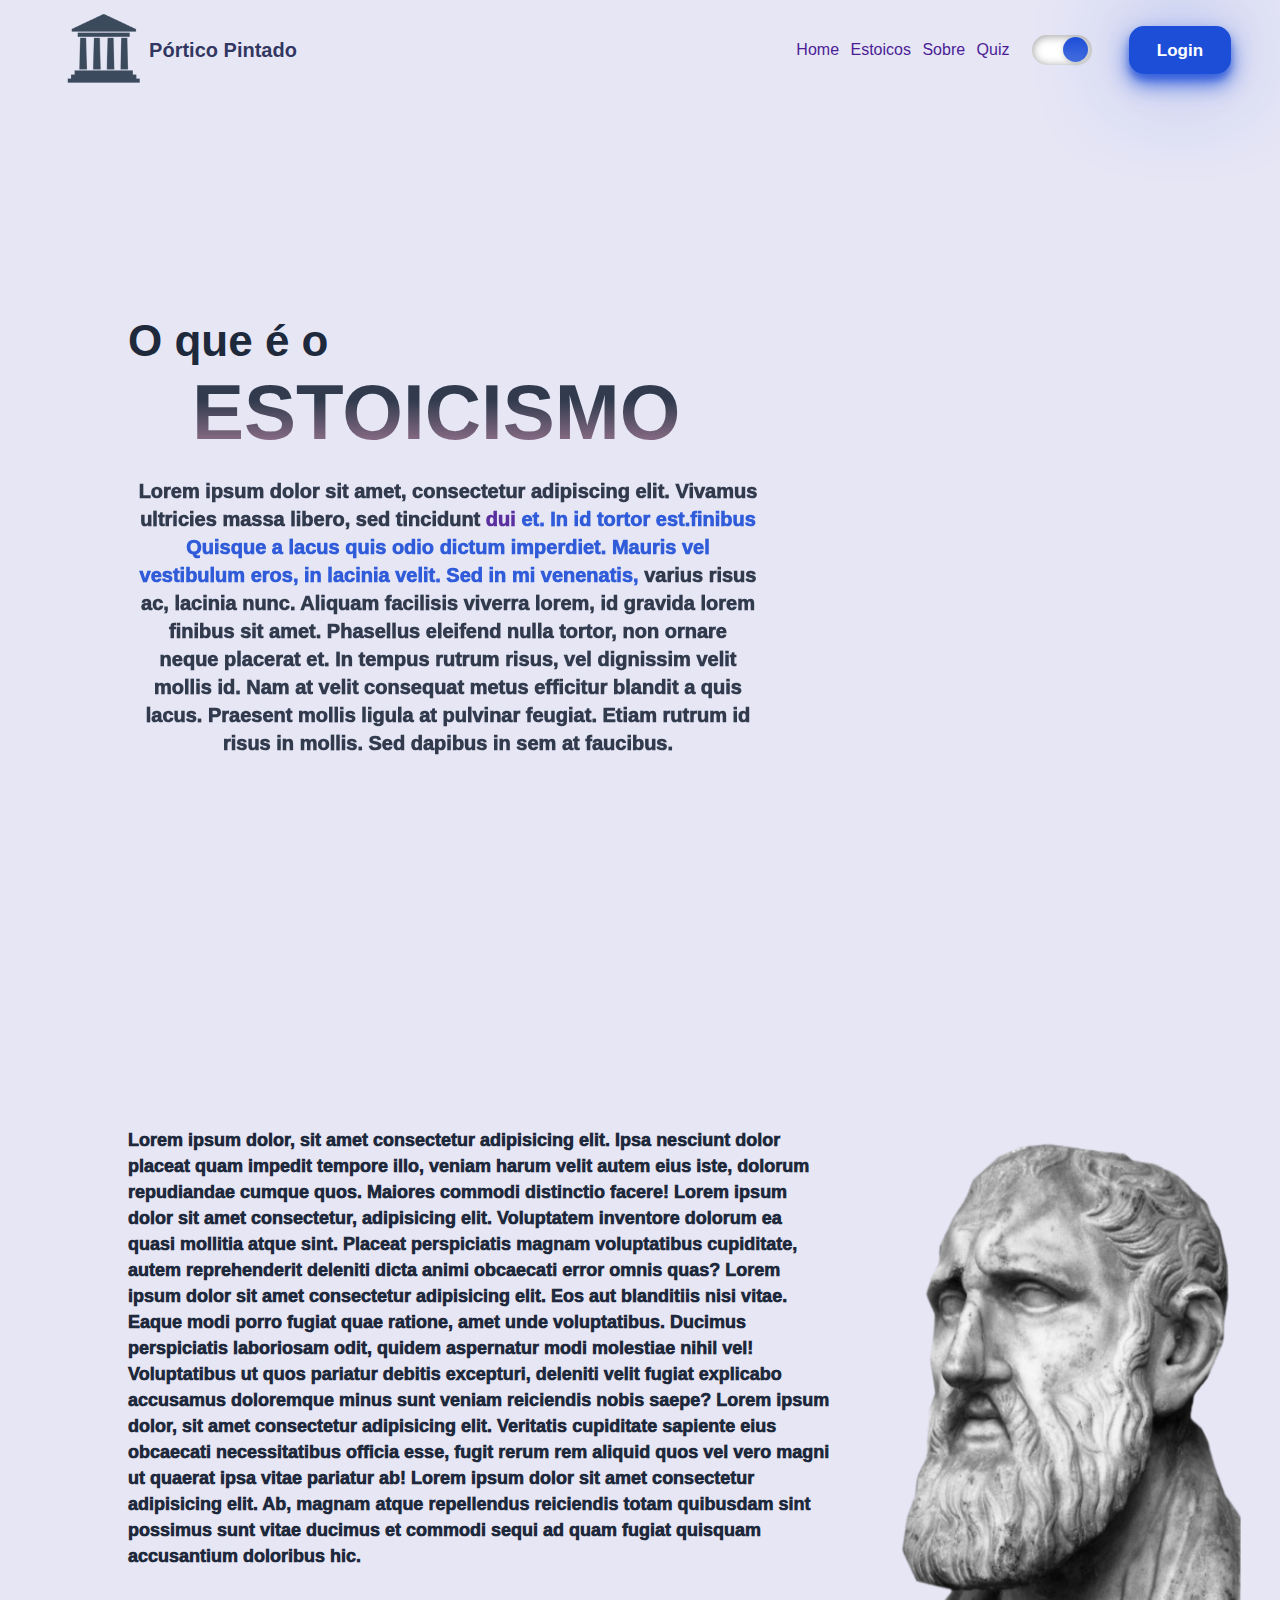
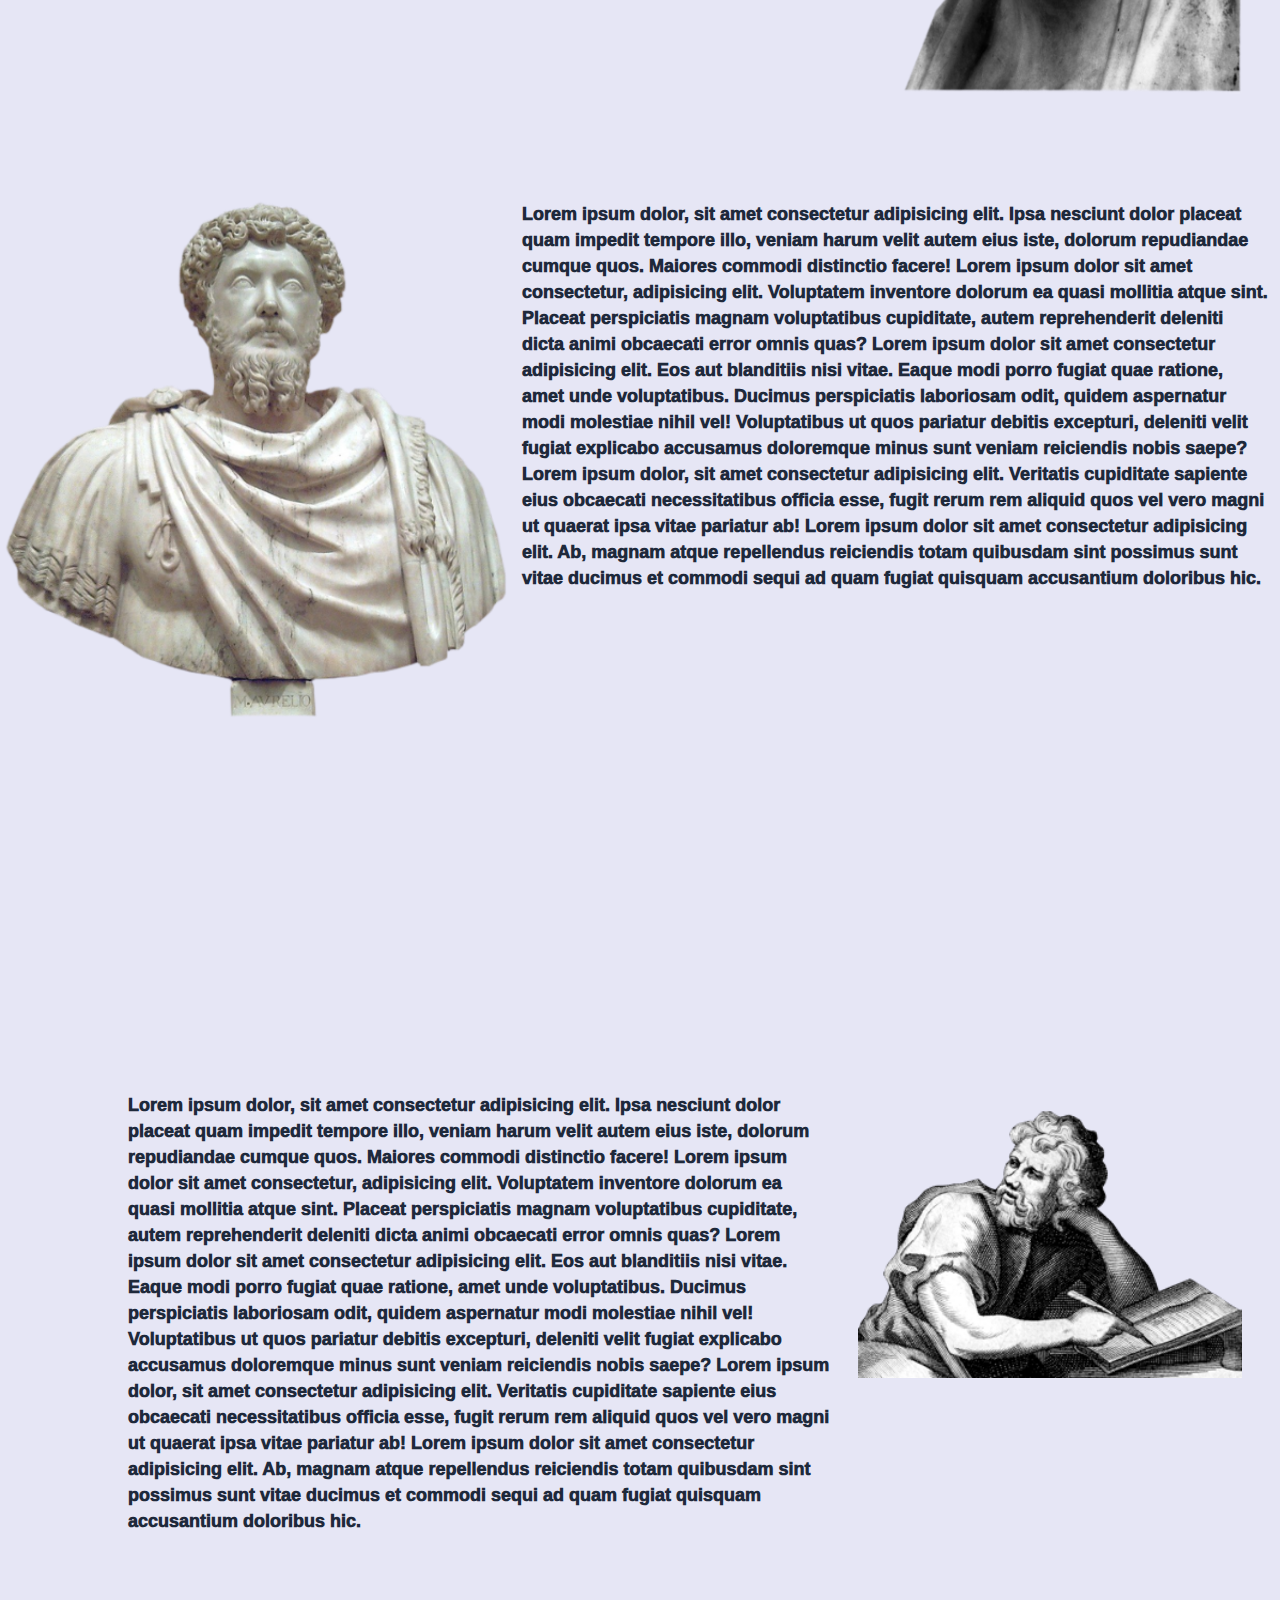
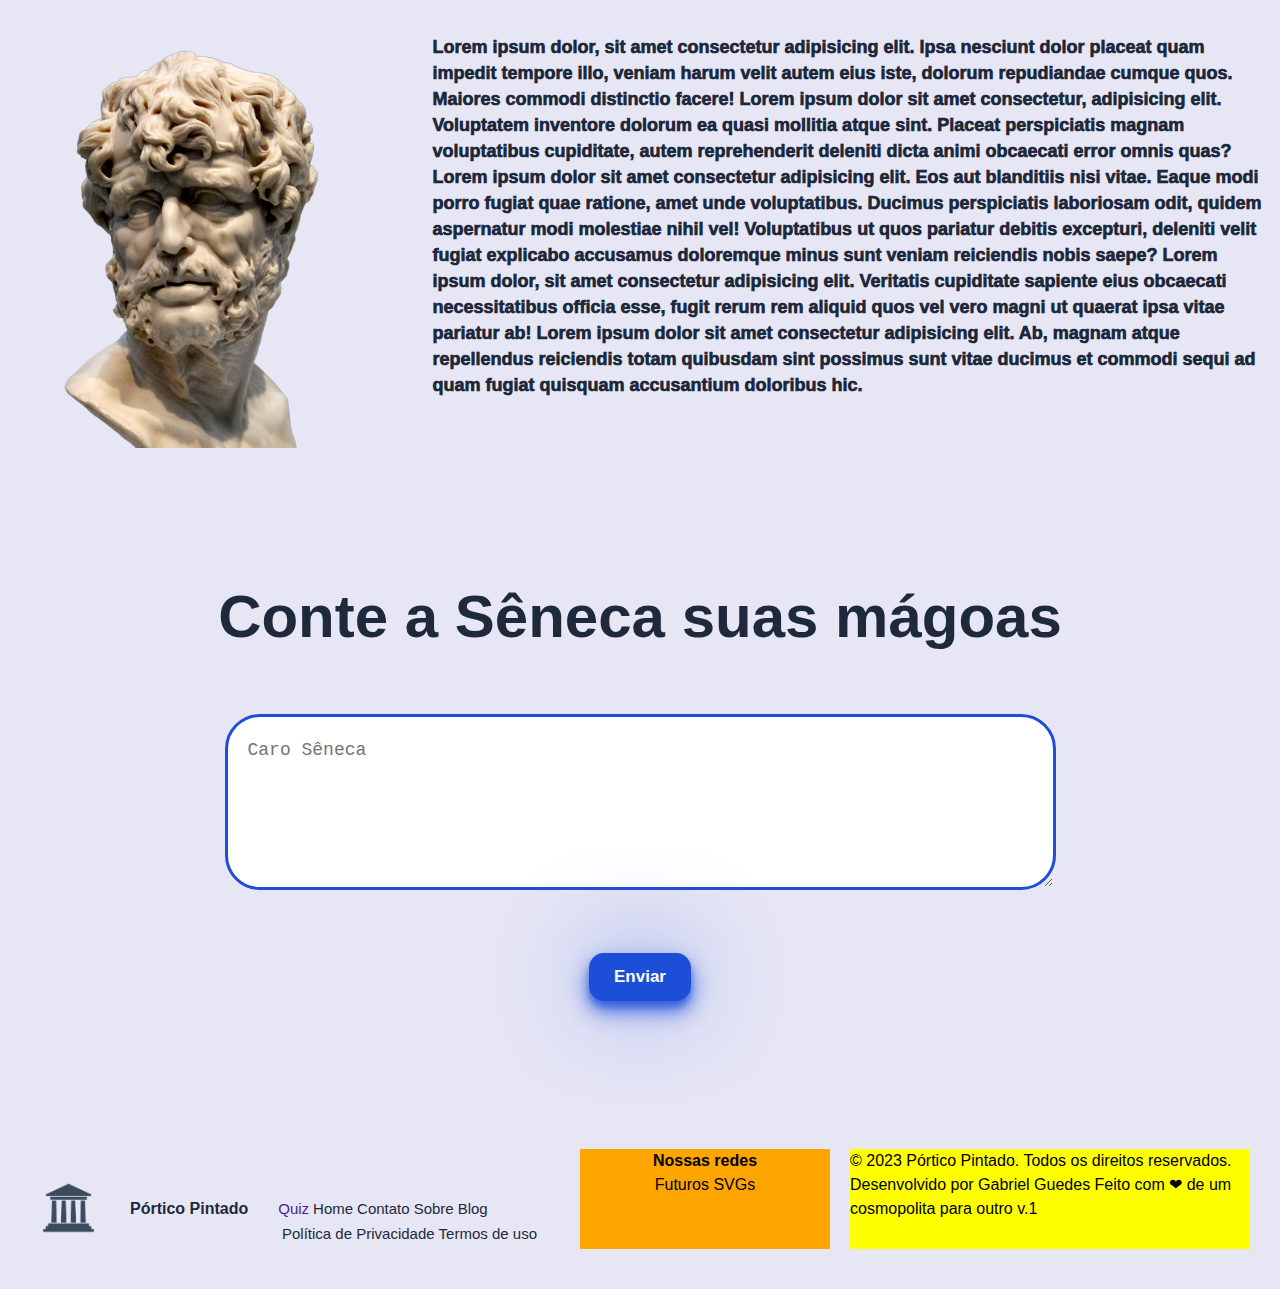
==== commit e1b903fe: "adicionando estoicos favoritos" ====
--- a/site/public/index.html
+++ b/site/public/index.html
@@ -4,7 +4,7 @@
 <head>
     <meta charset="UTF-8">
     <meta name="viewport" content="width=device-width, initial-scale=1.0">
-    <title>Document</title>
+    <title>Pórtico Pintado</title>
     <link rel="stylesheet" href="style.css">
     <link href="https://api.fontshare.com/v2/css?f[]=general-sans@500,600,400,700&display=swap" rel="stylesheet">
     <link rel="preconnect" href="https://fonts.googleapis.com">
@@ -24,6 +24,9 @@
                 <ul>
                     <a href="#">
                         <li>Home</li>
+                    </a>
+                    <a href="estoicos.html">
+                        <li>Estoicos</li>
                     </a>
                     <a href="">
                         <li>Sobre</li>
--- a/site/public/style.css
+++ b/site/public/style.css
@@ -50,6 +50,7 @@
   --home--body-h1: linear-gradient(180deg, var(--cor-letra) 36.56%, rgba(99, 3, 48, 0.5) 100%);
   --home--body-h2: #000;
   --home--body-p: #000;
+  --cor-card: #94a3b8;
 }
 
 /*  negrito rgb(225, 29, 72) */
@@ -73,6 +74,7 @@
   --home--body-h1: linear-gradient(180deg, var(--cor-letra) 46.56%, rgba(99, 3, 48, 0.5) 100%);
   --home--body-h2: #FFF;
   --home--body-p: #FFF;
+  --cor-card: #1e293b;
 }
 
 /* Animações */
@@ -127,6 +129,16 @@
   to {
     opacity: 1;
     clip-path: inset(0% 0% 0% 0%);
+  }
+}
+
+@keyframes aumentar {
+  from {
+    transform: scale(1)
+  }
+
+  to{
+    transform: scale(1.1);
   }
 }
 
@@ -527,4 +539,53 @@
 }
 .redes {
   text-align: center;
+}
+.estoicos {
+  display: flex;
+  margin-top: 150px;
+  margin-bottom: 100px;
+  justify-content: center;
+  align-items: center;
+  background-color: var(--cor-fundo);
+  width: 90%;
+  height: 700px;
+  gap: 40px;
+  transition: .6s;
+}
+.card_estoico {
+  position: relative;
+  background-color: var(--cor-card);
+  height: 500px;
+  width: 350px;
+  border-radius: 30px;
+  padding: 20px;
+  transition: .6s;
+  & h4 {
+    margin-top: 110px;
+    font-size: 17px;
+    color: var(--cor-letra);
+  }
+  & img {
+    top: -110px;
+  }
+  & button {
+   position: absolute;
+   bottom: 25px;
+    margin-left: 100px;
+  }
+}
+
+.escolhido {
+  animation-name: aumentar;
+  animation-duration: 0.7s;
+  animation-timing-function: ease-in-out;
+  animation-fill-mode: both;
+}
+.escolha {
+  margin-top: 100px;
+  width: 80%;
+  margin-bottom: -80px;
+  & h1 {
+    font-size: 10px;
+  }
 }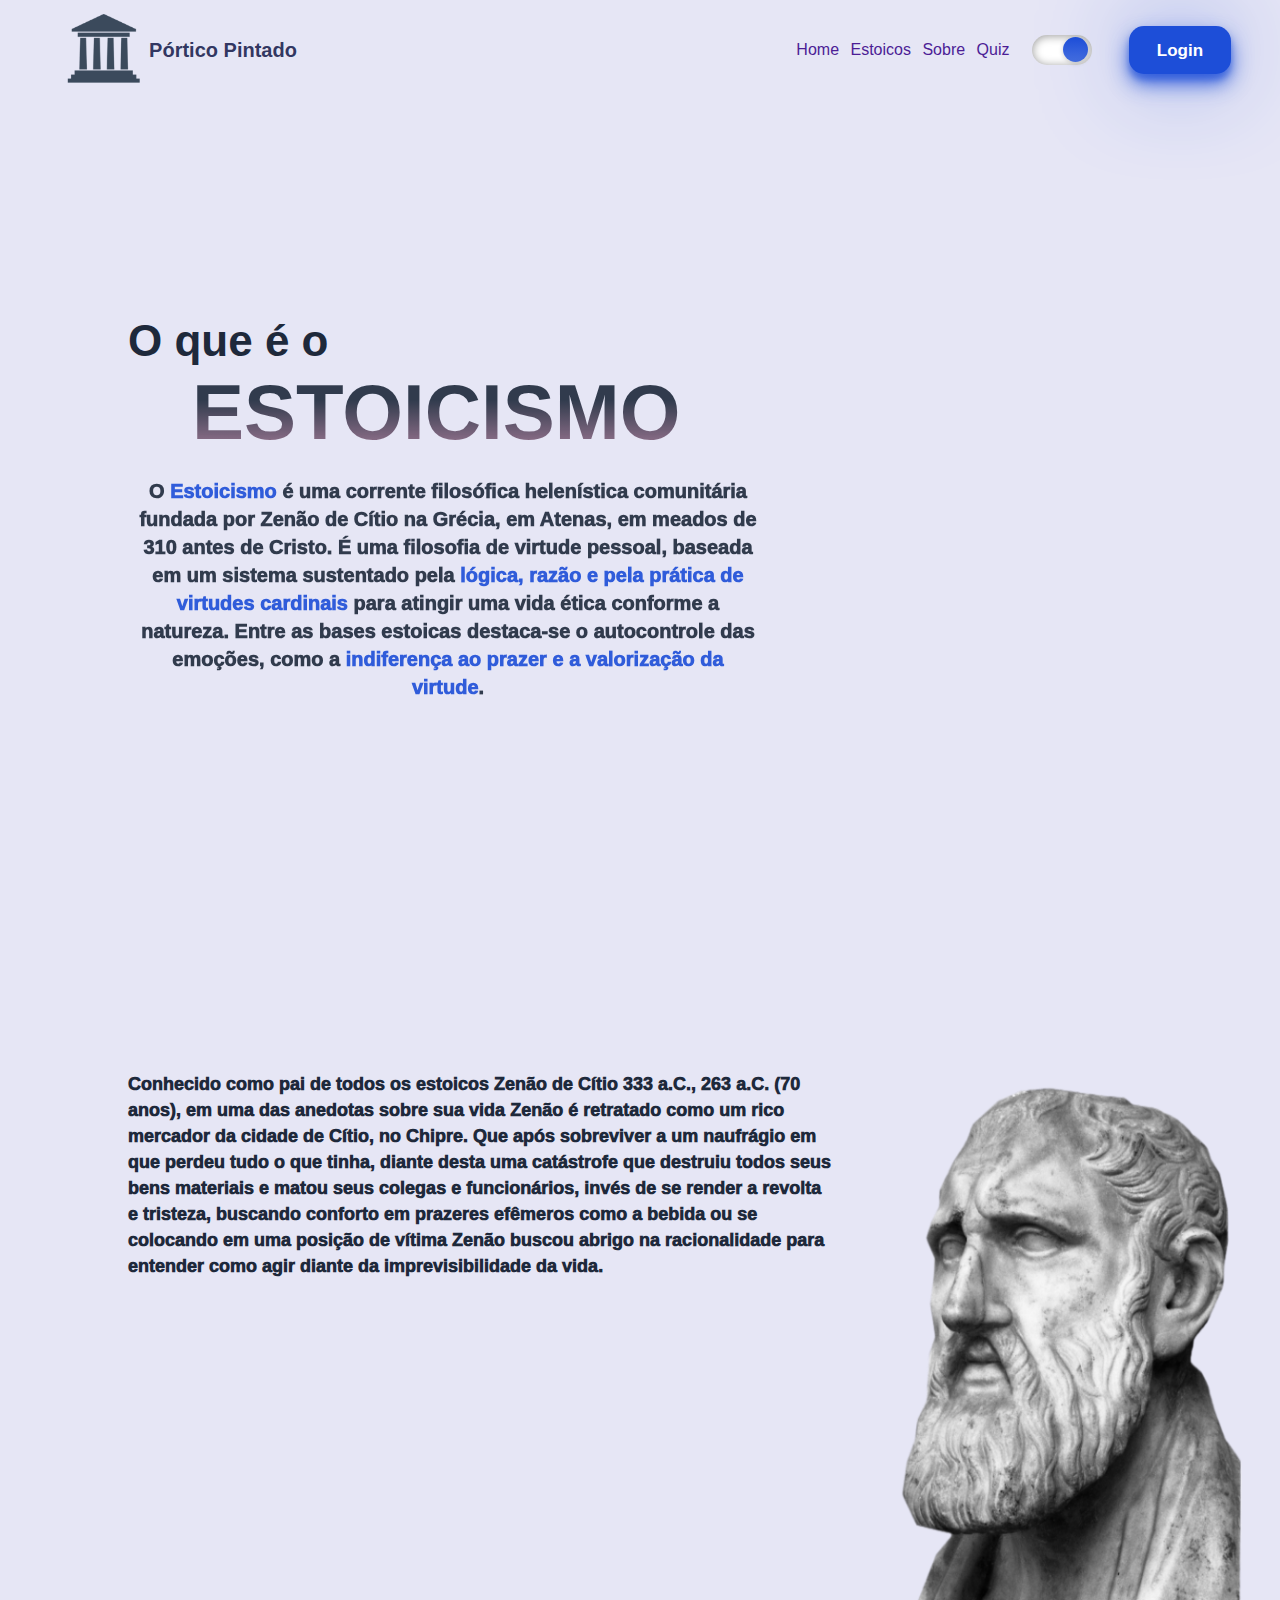
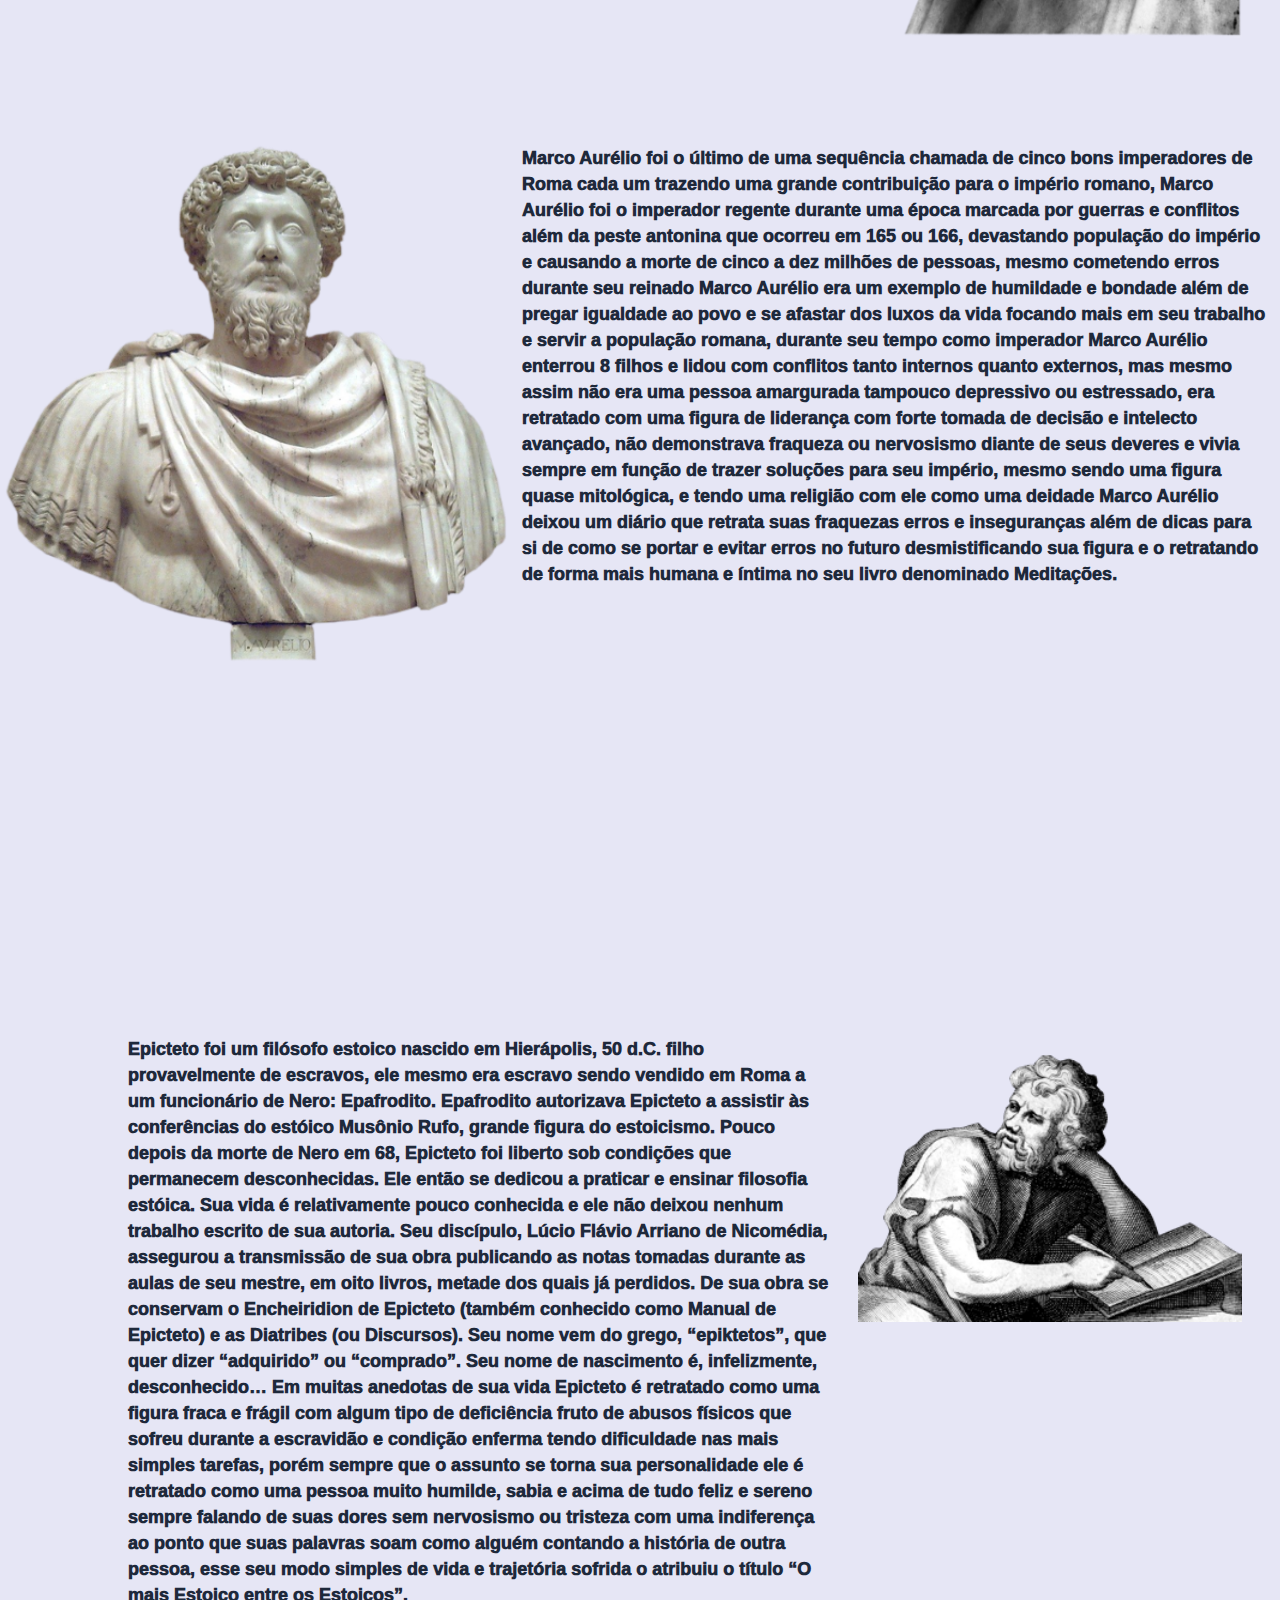
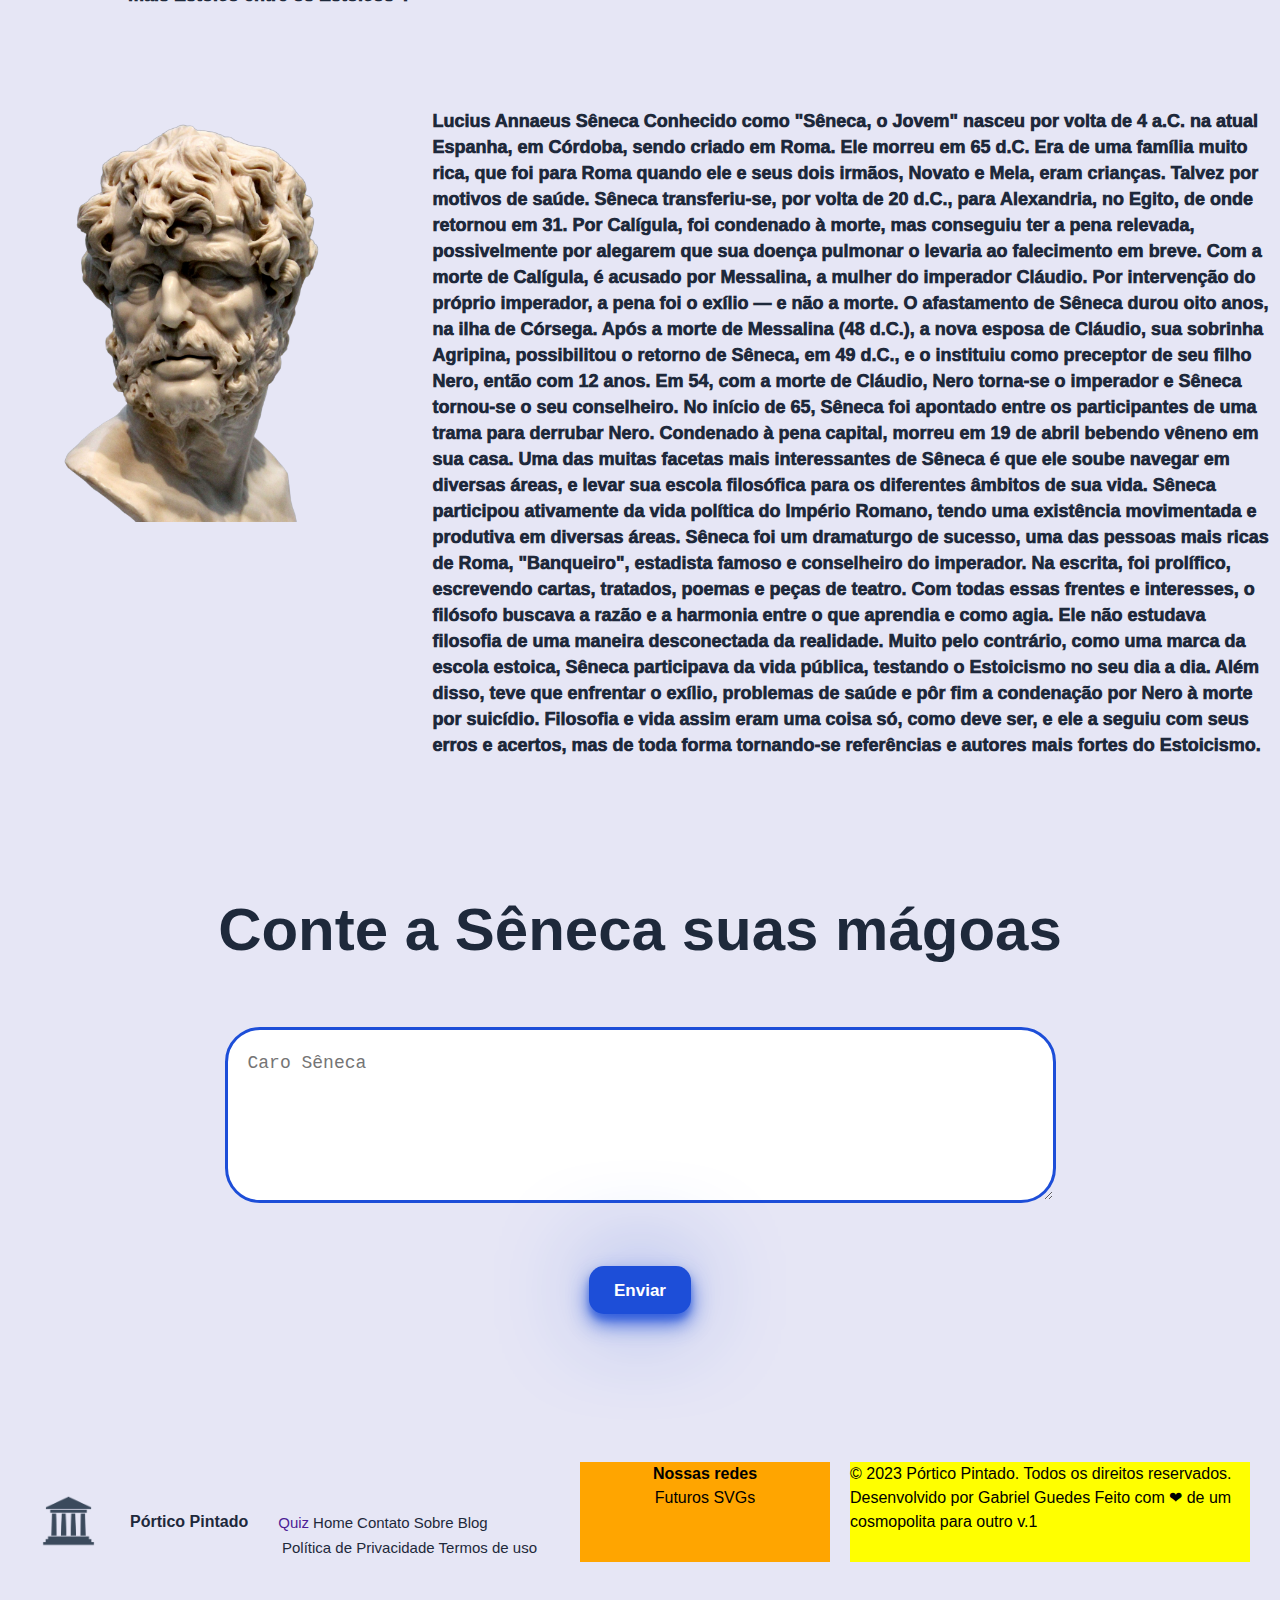
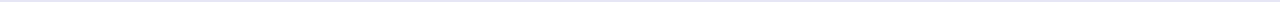
==== commit def64862: "Preparando para apresentação" ====
--- a/site/public/index.html
+++ b/site/public/index.html
@@ -31,7 +31,7 @@
                     <a href="">
                         <li>Sobre</li>
                     </a>
-                    <a href="">
+                    <a href="quiz.html">
                         <li>Quiz</li>
                     </a>
                     <input type="checkbox" id="darkmode-botao">
@@ -49,16 +49,12 @@
                     <h2>O que é o </h2>
                     <h1>ESTOICISMO</h1>
                 </div>
-                <p class="animado surgirDeBaixo animado--devagar">Lorem ipsum dolor sit amet, consectetur adipiscing
-                    elit. Vivamus ultricies massa libero, sed
-                    tincidunt <a href=""> dui</a> <strong> et. In id tortor est.finibus Quisque a lacus quis odio dictum
-                        imperdiet. Mauris vel
-                        vestibulum eros, in lacinia velit. Sed in mi venenatis,</strong> varius risus ac, lacinia nunc.
-                    Aliquam
-                    facilisis viverra lorem, id gravida lorem finibus sit amet. Phasellus eleifend nulla tortor, non
-                    ornare neque placerat et. In tempus rutrum risus, vel dignissim velit mollis id. Nam at velit
-                    consequat metus efficitur blandit a quis lacus. Praesent mollis ligula at pulvinar feugiat. Etiam
-                    rutrum id risus in mollis. Sed dapibus in sem at faucibus.</p>
+                <p class="animado surgirDeBaixo animado">O <strong>Estoicismo</strong> é uma corrente filosófica
+                    helenística comunitária fundada por Zenão de Cítio na Grécia, em Atenas, em meados de 310 antes de
+                    Cristo. É uma filosofia de virtude pessoal, baseada em um sistema sustentado pela <strong>lógica,
+                        razão e pela prática de virtudes cardinais</strong> para atingir uma vida ética conforme a
+                    natureza. Entre as bases estoicas destaca-se o autocontrole das emoções, como a <strong>indiferença
+                        ao prazer e a valorização da virtude</strong>.</p>
             </div>
         </div>
     </div>
@@ -67,39 +63,32 @@
             <img src="assets/imgs/1699398285988-Standard.png" id="zenao">
         </div>
         <div class="card-texto">
-            Lorem ipsum dolor, sit amet consectetur adipisicing elit. Ipsa nesciunt dolor placeat quam impedit tempore
-            illo, veniam harum velit autem eius iste, dolorum repudiandae cumque quos. Maiores commodi distinctio
-            facere! Lorem ipsum dolor sit amet consectetur, adipisicing elit. Voluptatem inventore dolorum ea quasi
-            mollitia atque sint. Placeat perspiciatis magnam voluptatibus cupiditate, autem reprehenderit deleniti dicta
-            animi obcaecati error omnis quas? Lorem ipsum dolor sit amet consectetur adipisicing elit. Eos aut
-            blanditiis nisi vitae. Eaque modi porro fugiat quae ratione, amet unde voluptatibus. Ducimus perspiciatis
-            laboriosam odit, quidem aspernatur modi molestiae nihil vel! Voluptatibus ut quos pariatur debitis
-            excepturi, deleniti velit fugiat explicabo accusamus doloremque minus sunt veniam reiciendis nobis saepe?
-            Lorem ipsum dolor, sit amet consectetur adipisicing elit. Veritatis cupiditate sapiente eius obcaecati
-            necessitatibus officia esse, fugit rerum rem aliquid quos vel vero magni ut quaerat ipsa vitae pariatur ab!
-            Lorem ipsum dolor sit amet consectetur adipisicing elit. Ab, magnam atque repellendus reiciendis totam
-            quibusdam sint possimus sunt vitae ducimus et commodi sequi ad quam fugiat quisquam accusantium doloribus
-            hic.
+            Conhecido como pai de todos os estoicos Zenão de Cítio 333 a.C., 263 a.C. (70 anos), em uma das anedotas
+            sobre sua vida Zenão é retratado como um rico mercador da cidade de Cítio, no Chipre. Que após sobreviver a
+            um naufrágio em que perdeu tudo o que tinha, diante desta uma catástrofe que destruiu todos seus bens
+            materiais e matou seus colegas e funcionários, invés de se render a revolta e tristeza, buscando conforto em
+            prazeres efêmeros como a bebida ou se colocando em uma posição de vítima Zenão buscou abrigo na
+            racionalidade para entender como agir diante da imprevisibilidade da vida.
         </div>
     </div>
     <div class="referencias-reverse">
         <div class="estoico-reverse">
             <img src="assets/imgs/marcusaurelius.png" id="marco">
         </div>
-        <div class="card-texto">
-            Lorem ipsum dolor, sit amet consectetur adipisicing elit. Ipsa nesciunt dolor placeat quam impedit tempore
-            illo, veniam harum velit autem eius iste, dolorum repudiandae cumque quos. Maiores commodi distinctio
-            facere! Lorem ipsum dolor sit amet consectetur, adipisicing elit. Voluptatem inventore dolorum ea quasi
-            mollitia atque sint. Placeat perspiciatis magnam voluptatibus cupiditate, autem reprehenderit deleniti dicta
-            animi obcaecati error omnis quas? Lorem ipsum dolor sit amet consectetur adipisicing elit. Eos aut
-            blanditiis nisi vitae. Eaque modi porro fugiat quae ratione, amet unde voluptatibus. Ducimus perspiciatis
-            laboriosam odit, quidem aspernatur modi molestiae nihil vel! Voluptatibus ut quos pariatur debitis
-            excepturi, deleniti velit fugiat explicabo accusamus doloremque minus sunt veniam reiciendis nobis saepe?
-            Lorem ipsum dolor, sit amet consectetur adipisicing elit. Veritatis cupiditate sapiente eius obcaecati
-            necessitatibus officia esse, fugit rerum rem aliquid quos vel vero magni ut quaerat ipsa vitae pariatur ab!
-            Lorem ipsum dolor sit amet consectetur adipisicing elit. Ab, magnam atque repellendus reiciendis totam
-            quibusdam sint possimus sunt vitae ducimus et commodi sequi ad quam fugiat quisquam accusantium doloribus
-            hic.
+        <div class="card-texto">Marco Aurélio foi o último de uma sequência chamada de cinco bons imperadores de Roma
+            cada um trazendo uma grande contribuição para o império romano, Marco Aurélio foi o imperador regente
+            durante uma época marcada por guerras e conflitos além da peste antonina que ocorreu em 165 ou 166,
+            devastando população do império e causando a morte de cinco a dez milhões de pessoas, mesmo cometendo erros
+            durante seu reinado Marco Aurélio era um exemplo de humildade e bondade além de pregar igualdade ao povo e
+            se afastar dos luxos da vida focando mais em seu trabalho e servir a população romana, durante seu tempo
+            como imperador Marco Aurélio enterrou 8 filhos e lidou com conflitos tanto internos quanto externos, mas
+            mesmo assim não era uma pessoa amargurada tampouco depressivo ou estressado, era retratado com uma figura de
+            liderança com forte tomada de decisão e intelecto avançado, não demonstrava fraqueza ou nervosismo diante de
+            seus deveres e vivia sempre em função de trazer soluções para seu império, mesmo sendo uma figura quase
+            mitológica, e tendo uma religião com ele como uma deidade Marco Aurélio deixou um diário que retrata suas
+            fraquezas erros e inseguranças além de dicas para si de como se portar e evitar erros no futuro
+            desmistificando sua figura e o retratando de forma mais humana e íntima no seu livro denominado Meditações.
+
         </div>
     </div>
     <div class="referencias">
@@ -107,19 +96,22 @@
             <img src="assets/imgs/epicteto.png" id="epicteto">
         </div>
         <div class="card-texto">
-            Lorem ipsum dolor, sit amet consectetur adipisicing elit. Ipsa nesciunt dolor placeat quam impedit tempore
-            illo, veniam harum velit autem eius iste, dolorum repudiandae cumque quos. Maiores commodi distinctio
-            facere! Lorem ipsum dolor sit amet consectetur, adipisicing elit. Voluptatem inventore dolorum ea quasi
-            mollitia atque sint. Placeat perspiciatis magnam voluptatibus cupiditate, autem reprehenderit deleniti dicta
-            animi obcaecati error omnis quas? Lorem ipsum dolor sit amet consectetur adipisicing elit. Eos aut
-            blanditiis nisi vitae. Eaque modi porro fugiat quae ratione, amet unde voluptatibus. Ducimus perspiciatis
-            laboriosam odit, quidem aspernatur modi molestiae nihil vel! Voluptatibus ut quos pariatur debitis
-            excepturi, deleniti velit fugiat explicabo accusamus doloremque minus sunt veniam reiciendis nobis saepe?
-            Lorem ipsum dolor, sit amet consectetur adipisicing elit. Veritatis cupiditate sapiente eius obcaecati
-            necessitatibus officia esse, fugit rerum rem aliquid quos vel vero magni ut quaerat ipsa vitae pariatur ab!
-            Lorem ipsum dolor sit amet consectetur adipisicing elit. Ab, magnam atque repellendus reiciendis totam
-            quibusdam sint possimus sunt vitae ducimus et commodi sequi ad quam fugiat quisquam accusantium doloribus
-            hic.
+            Epicteto foi um filósofo estoico nascido em Hierápolis, 50 d.C. filho provavelmente de escravos, ele mesmo
+            era escravo sendo vendido em Roma a um funcionário de Nero: Epafrodito. Epafrodito autorizava Epicteto a
+            assistir às conferências do estóico Musônio Rufo, grande figura do estoicismo. Pouco depois da morte de Nero
+            em 68, Epicteto foi liberto sob condições que permanecem desconhecidas. Ele então se dedicou a praticar e
+            ensinar filosofia estóica. Sua vida é relativamente pouco conhecida e ele não deixou nenhum trabalho escrito
+            de sua autoria. Seu discípulo, Lúcio Flávio Arriano de Nicomédia, assegurou a transmissão de sua obra
+            publicando as notas tomadas durante as aulas de seu mestre, em oito livros, metade dos quais já perdidos. De
+            sua obra se conservam o Encheiridion de Epicteto (também conhecido como Manual de Epicteto) e as Diatribes
+            (ou Discursos). Seu nome vem do grego, “epiktetos”, que quer dizer “adquirido” ou “comprado”. Seu nome de
+            nascimento é, infelizmente, desconhecido… Em muitas anedotas de sua vida Epicteto é retratado como uma
+            figura fraca e frágil com algum tipo de deficiência fruto de abusos físicos que sofreu durante a escravidão
+            e condição enferma tendo dificuldade nas mais simples tarefas, porém sempre que o assunto se torna sua
+            personalidade ele é retratado como uma pessoa muito humilde, sabia e acima de tudo feliz e sereno sempre
+            falando de suas dores sem nervosismo ou tristeza com uma indiferença ao ponto que suas palavras soam como
+            alguém contando a história de outra pessoa, esse seu modo simples de vida e trajetória sofrida o atribuiu o
+            título “O mais Estoico entre os Estoicos”.
         </div>
     </div>
     <div class="referencias-reverse">
@@ -127,19 +119,31 @@
             <img src="assets/imgs/Seneca.png" id="seneca">
         </div>
         <div class="card-texto">
-            Lorem ipsum dolor, sit amet consectetur adipisicing elit. Ipsa nesciunt dolor placeat quam impedit tempore
-            illo, veniam harum velit autem eius iste, dolorum repudiandae cumque quos. Maiores commodi distinctio
-            facere! Lorem ipsum dolor sit amet consectetur, adipisicing elit. Voluptatem inventore dolorum ea quasi
-            mollitia atque sint. Placeat perspiciatis magnam voluptatibus cupiditate, autem reprehenderit deleniti dicta
-            animi obcaecati error omnis quas? Lorem ipsum dolor sit amet consectetur adipisicing elit. Eos aut
-            blanditiis nisi vitae. Eaque modi porro fugiat quae ratione, amet unde voluptatibus. Ducimus perspiciatis
-            laboriosam odit, quidem aspernatur modi molestiae nihil vel! Voluptatibus ut quos pariatur debitis
-            excepturi, deleniti velit fugiat explicabo accusamus doloremque minus sunt veniam reiciendis nobis saepe?
-            Lorem ipsum dolor, sit amet consectetur adipisicing elit. Veritatis cupiditate sapiente eius obcaecati
-            necessitatibus officia esse, fugit rerum rem aliquid quos vel vero magni ut quaerat ipsa vitae pariatur ab!
-            Lorem ipsum dolor sit amet consectetur adipisicing elit. Ab, magnam atque repellendus reiciendis totam
-            quibusdam sint possimus sunt vitae ducimus et commodi sequi ad quam fugiat quisquam accusantium doloribus
-            hic.
+            Lucius Annaeus Sêneca Conhecido como "Sêneca, o Jovem" nasceu por volta de 4 a.C. na atual Espanha, em
+            Córdoba, sendo criado em Roma. Ele morreu em 65 d.C. Era de uma família muito rica, que foi para Roma quando
+            ele e seus dois irmãos, Novato e Mela, eram crianças. Talvez por motivos de saúde. Sêneca transferiu-se, por
+            volta de 20 d.C., para Alexandria, no Egito, de onde retornou em 31. Por Calígula, foi condenado à morte,
+            mas conseguiu ter a pena relevada, possivelmente por alegarem que sua doença pulmonar o levaria ao
+            falecimento em breve. Com a morte de Calígula, é acusado por Messalina, a mulher do imperador Cláudio. Por
+            intervenção do próprio imperador, a pena foi o exílio — e não a morte. O afastamento de Sêneca durou oito
+            anos, na ilha de Córsega. Após a morte de Messalina (48 d.C.), a nova esposa de Cláudio, sua sobrinha
+            Agripina, possibilitou o retorno de Sêneca, em 49 d.C., e o instituiu como preceptor de seu filho Nero,
+            então com 12 anos. Em 54, com a morte de Cláudio, Nero torna-se o imperador e Sêneca tornou-se o seu
+            conselheiro. No início de 65, Sêneca foi apontado entre os participantes de uma trama para derrubar Nero.
+            Condenado à pena capital, morreu em 19 de abril bebendo vêneno em sua casa. Uma das muitas facetas mais interessantes de Sêneca é que
+            ele soube navegar em diversas áreas, e levar sua escola filosófica para os diferentes âmbitos de sua vida.
+            Sêneca participou ativamente da vida política do Império Romano, tendo uma existência movimentada e
+            produtiva em diversas áreas. Sêneca foi um dramaturgo de sucesso, uma das pessoas mais ricas de Roma, "Banqueiro",
+            estadista famoso e conselheiro do imperador. Na escrita, foi prolífico, escrevendo cartas, tratados, poemas
+            e peças de teatro. Com todas essas frentes e interesses, o filósofo buscava a razão e a harmonia entre o que
+            aprendia e como agia. Ele não estudava filosofia de uma maneira desconectada da realidade. Muito pelo
+            contrário, como uma marca da escola estoica, Sêneca participava da vida pública, testando o Estoicismo no
+            seu dia a dia. Além disso, teve que enfrentar o exílio, problemas de saúde e pôr fim a condenação por Nero à
+            morte por suicídio. Filosofia e vida assim eram uma coisa só, como deve ser, e ele a seguiu com seus erros e
+            acertos, mas de toda forma tornando-se referências e autores mais fortes do Estoicismo.
+
+
+
         </div>
     </div>
     <div class="conte-a-seneca" id="sermao">
--- a/site/public/style.css
+++ b/site/public/style.css
@@ -137,7 +137,7 @@
     transform: scale(1)
   }
 
-  to{
+  to {
     transform: scale(1.1);
   }
 }
@@ -275,7 +275,7 @@
 }
 
 /* h2 animado */
-.home .home-body h2 {
+.home .home-body .titulo-estoicismo h2 {
   margin-bottom: -5vh;
   margin-left: 10vw;
   color: var(--cor-letra);
@@ -287,7 +287,7 @@
   transition: .6s;
 }
 
-.home .home-body h1 {
+.home .home-body .titulo-estoicismo h1 {
   background: var(--home--body-h1);
   background-clip: text;
   -webkit-background-clip: text;
@@ -324,6 +324,7 @@
 }
 
 .referencias {
+  transition: 0.6s;
   display: flex;
   align-items: start;
   flex-direction: row-reverse;
@@ -331,6 +332,7 @@
 }
 
 .referencias-reverse {
+  transition: 0.6s;
   display: flex;
   align-items: start;
   background-color: var(--cor-fundo);
@@ -402,6 +404,7 @@
 }
 
 .conte-a-seneca {
+  transition: 0.6s;
   position: relative;
   background-color: var(--cor-fundo);
   color: var(--cor-letra);
@@ -483,6 +486,7 @@
 }
 
 .footer {
+  transition: 0.6s;
   width: 100%;
   background-color: var(--cor-fundo);
   display: flex;
@@ -537,9 +541,11 @@
     height: 100px;
   }
 }
+
 .redes {
   text-align: center;
 }
+
 .estoicos {
   display: flex;
   margin-top: 150px;
@@ -552,6 +558,7 @@
   gap: 40px;
   transition: .6s;
 }
+
 .card_estoico {
   position: relative;
   background-color: var(--cor-card);
@@ -560,17 +567,20 @@
   border-radius: 30px;
   padding: 20px;
   transition: .6s;
+
   & h4 {
     margin-top: 110px;
     font-size: 17px;
     color: var(--cor-letra);
   }
+
   & img {
     top: -110px;
   }
+
   & button {
-   position: absolute;
-   bottom: 25px;
+    position: absolute;
+    bottom: 25px;
     margin-left: 100px;
   }
 }
@@ -581,11 +591,62 @@
   animation-timing-function: ease-in-out;
   animation-fill-mode: both;
 }
+
 .escolha {
   margin-top: 100px;
   width: 80%;
   margin-bottom: -80px;
+
   & h1 {
     font-size: 10px;
   }
-}+}
+.home .home-body .graficos h1 {
+    font-size: 55px;
+    color: var(--cor-letra);
+}
+.surgirDaDireita {
+  animation-name: surgirDaDireita;
+  animation-duration: 2s;
+  animation-fill-mode: both;
+}
+.graficos .charts {
+  position: relative;
+  width: 800px;
+  height: 100vh;
+  gap: 50px;
+  display: flex;
+  justify-content: center;
+  align-items: center;
+  & .chart {
+    margin-top: 380px;
+    height: 820px;
+    width: 1000px;
+    transition: .6s;
+  }
+}
+.myChart6{
+  height: 250px;
+  width: 500px;
+}
+#dadosGrafico {
+  position: absolute;
+  border: solid 1px;
+  border-radius: 10px;
+  right: 25%;
+  top: 1500px;
+  background-color: var(--cor-rockblue-escuro);
+  color: var(--cor--negrito);
+  padding: 15px;
+  justify-content: center;
+  height: 250px;
+  width: 630px;
+  display: none;
+  z-index: 100;
+  & img {
+    width: 40px;
+    position: absolute;
+    right: 40px;
+    bottom: 190px;
+  }
+}
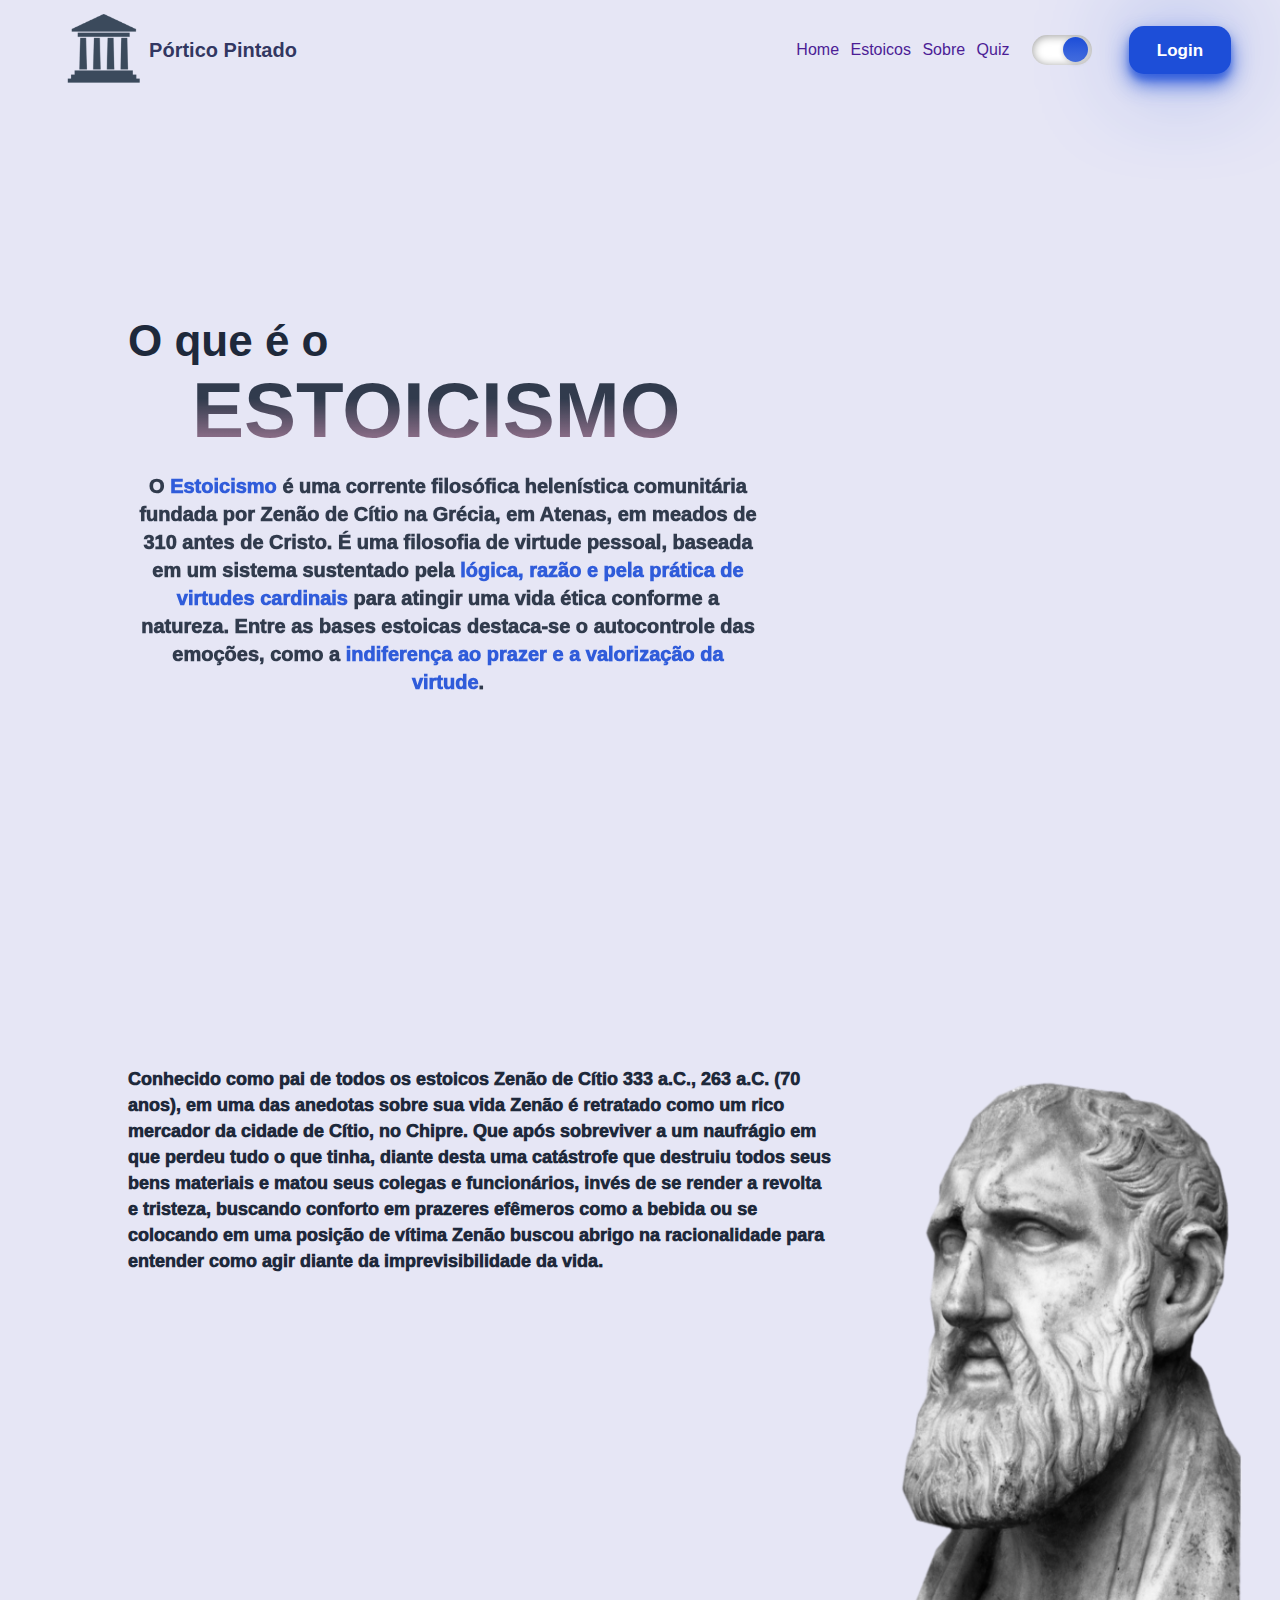
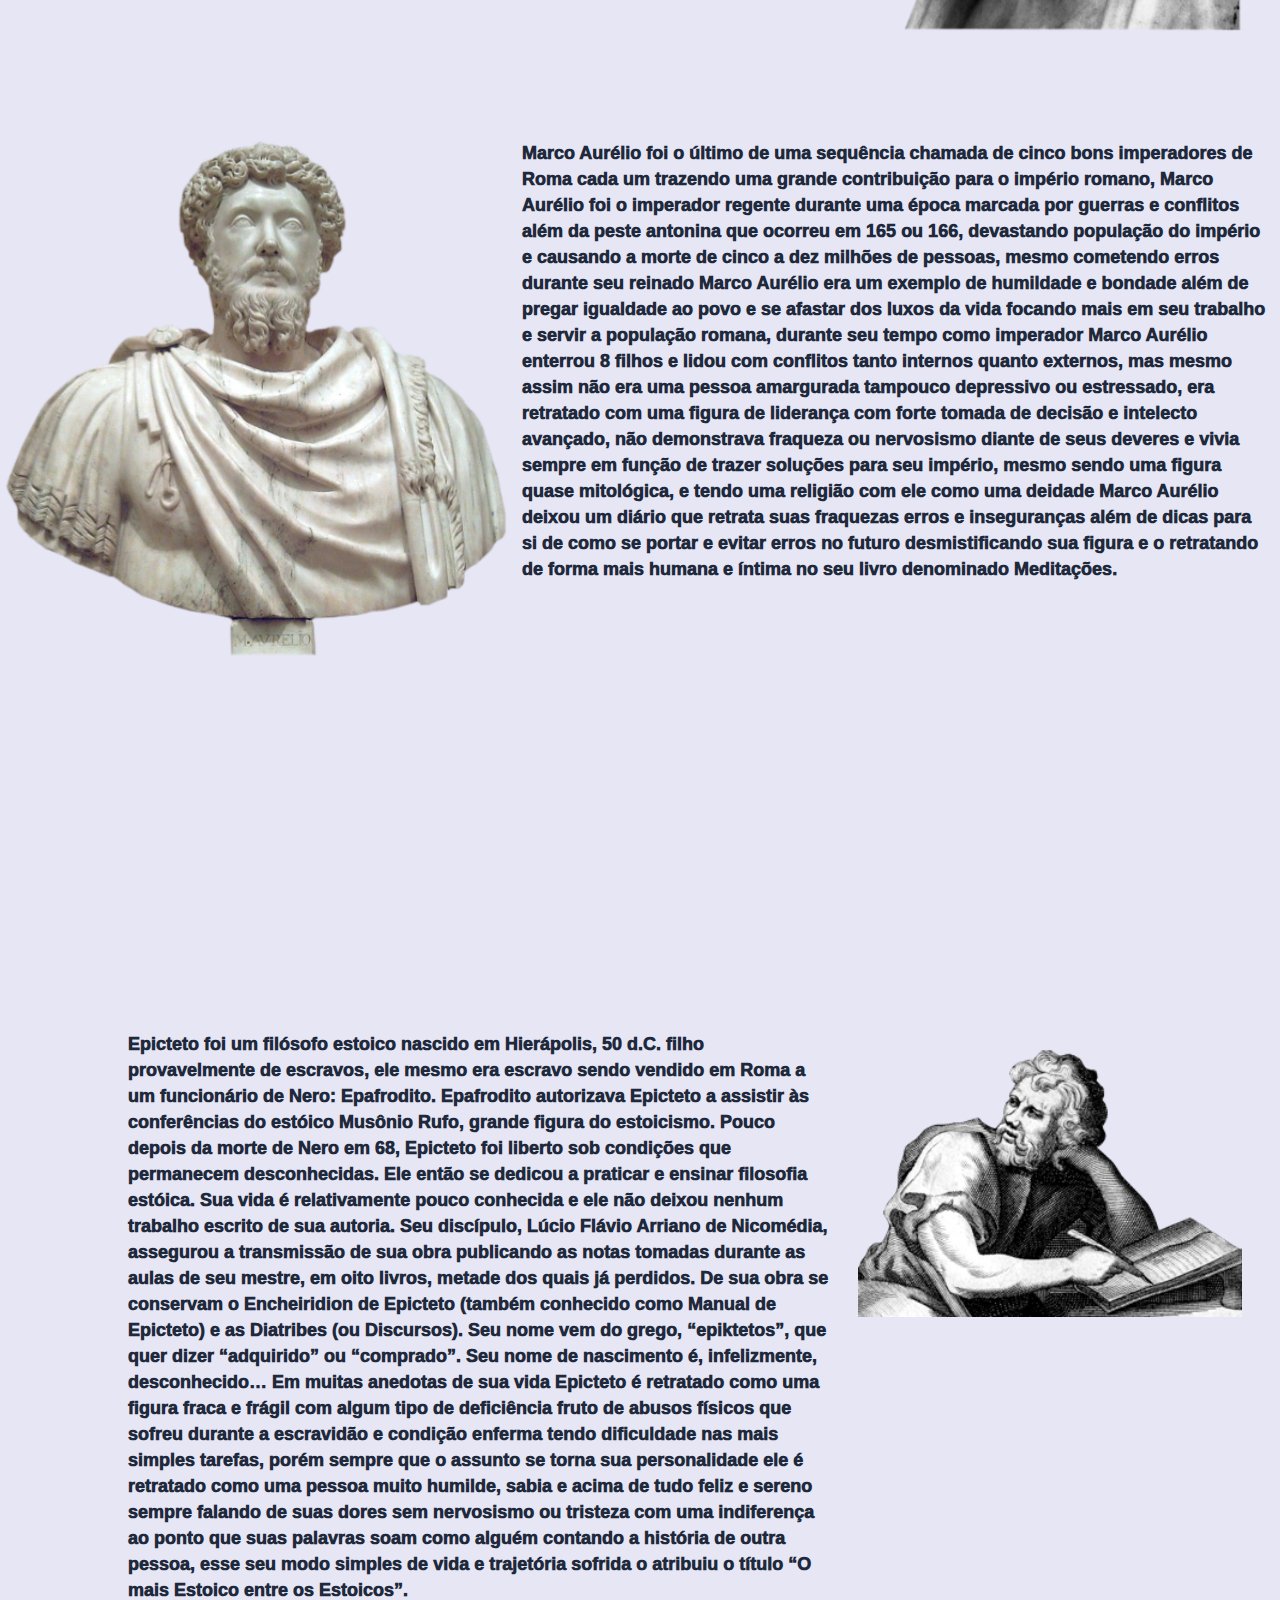
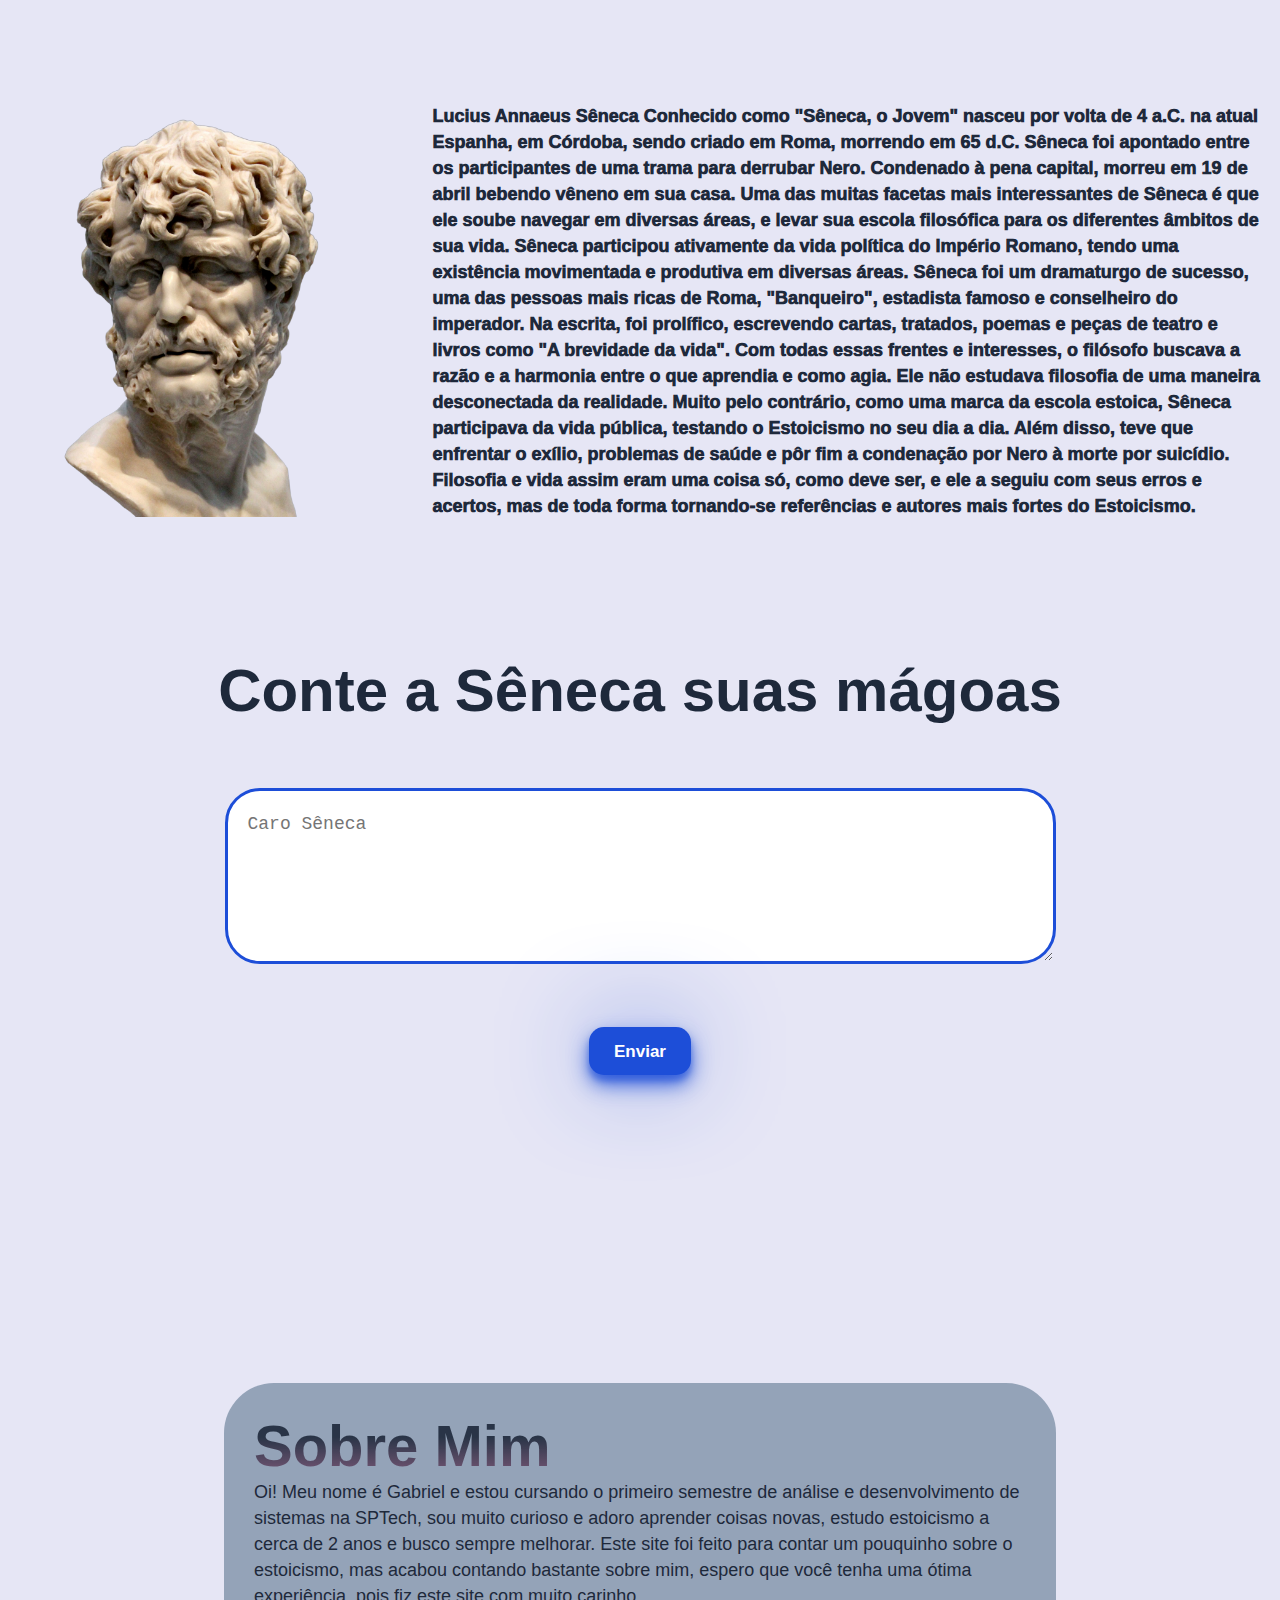
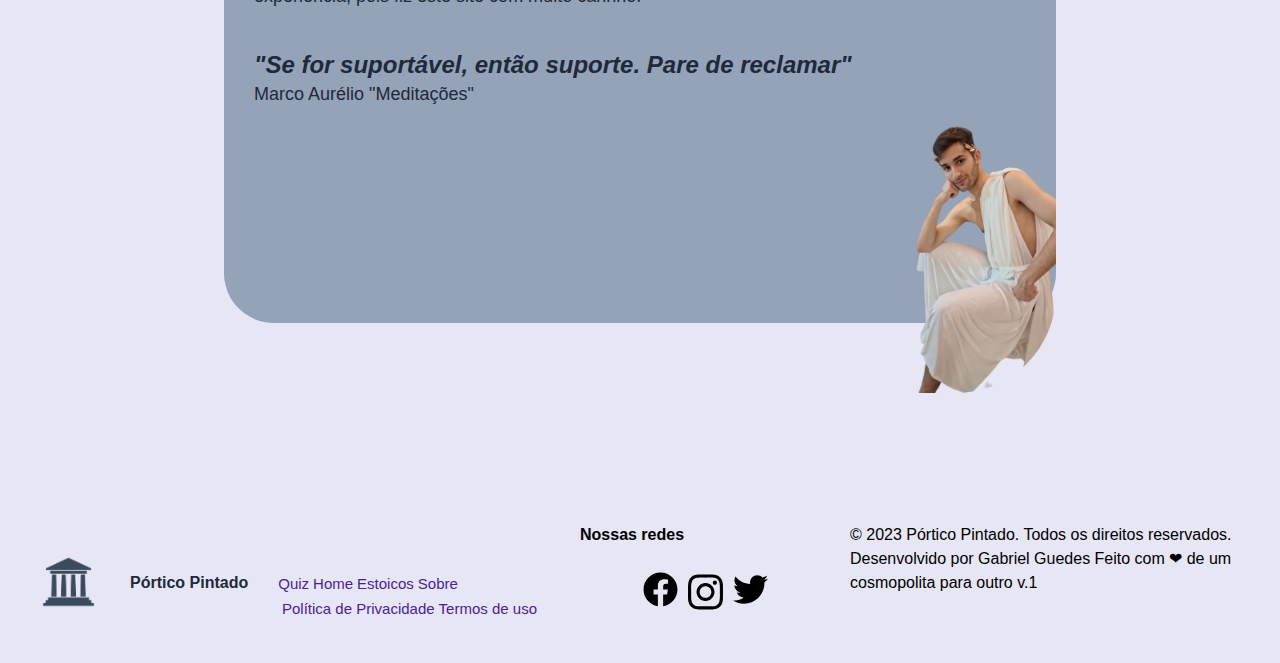
==== commit 602adf71: "ultimo commit" ====
--- a/site/public/index.html
+++ b/site/public/index.html
@@ -28,7 +28,7 @@
                     <a href="estoicos.html">
                         <li>Estoicos</li>
                     </a>
-                    <a href="">
+                    <a href="#sobre">
                         <li>Sobre</li>
                     </a>
                     <a href="quiz.html">
@@ -120,30 +120,22 @@
         </div>
         <div class="card-texto">
             Lucius Annaeus Sêneca Conhecido como "Sêneca, o Jovem" nasceu por volta de 4 a.C. na atual Espanha, em
-            Córdoba, sendo criado em Roma. Ele morreu em 65 d.C. Era de uma família muito rica, que foi para Roma quando
-            ele e seus dois irmãos, Novato e Mela, eram crianças. Talvez por motivos de saúde. Sêneca transferiu-se, por
-            volta de 20 d.C., para Alexandria, no Egito, de onde retornou em 31. Por Calígula, foi condenado à morte,
-            mas conseguiu ter a pena relevada, possivelmente por alegarem que sua doença pulmonar o levaria ao
-            falecimento em breve. Com a morte de Calígula, é acusado por Messalina, a mulher do imperador Cláudio. Por
-            intervenção do próprio imperador, a pena foi o exílio — e não a morte. O afastamento de Sêneca durou oito
-            anos, na ilha de Córsega. Após a morte de Messalina (48 d.C.), a nova esposa de Cláudio, sua sobrinha
-            Agripina, possibilitou o retorno de Sêneca, em 49 d.C., e o instituiu como preceptor de seu filho Nero,
-            então com 12 anos. Em 54, com a morte de Cláudio, Nero torna-se o imperador e Sêneca tornou-se o seu
-            conselheiro. No início de 65, Sêneca foi apontado entre os participantes de uma trama para derrubar Nero.
-            Condenado à pena capital, morreu em 19 de abril bebendo vêneno em sua casa. Uma das muitas facetas mais interessantes de Sêneca é que
+            Córdoba, sendo criado em Roma, morrendo em 65 d.C. Sêneca foi apontado entre os participantes de uma trama
+            para derrubar Nero.
+            Condenado à pena capital, morreu em 19 de abril bebendo vêneno em sua casa.
+            Uma das muitas facetas mais interessantes de Sêneca é que
             ele soube navegar em diversas áreas, e levar sua escola filosófica para os diferentes âmbitos de sua vida.
             Sêneca participou ativamente da vida política do Império Romano, tendo uma existência movimentada e
-            produtiva em diversas áreas. Sêneca foi um dramaturgo de sucesso, uma das pessoas mais ricas de Roma, "Banqueiro",
+            produtiva em diversas áreas. Sêneca foi um dramaturgo de sucesso, uma das pessoas mais ricas de Roma,
+            "Banqueiro",
             estadista famoso e conselheiro do imperador. Na escrita, foi prolífico, escrevendo cartas, tratados, poemas
-            e peças de teatro. Com todas essas frentes e interesses, o filósofo buscava a razão e a harmonia entre o que
+            e peças de teatro e livros como "A brevidade da vida". Com todas essas frentes e interesses, o filósofo
+            buscava a razão e a harmonia entre o que
             aprendia e como agia. Ele não estudava filosofia de uma maneira desconectada da realidade. Muito pelo
             contrário, como uma marca da escola estoica, Sêneca participava da vida pública, testando o Estoicismo no
             seu dia a dia. Além disso, teve que enfrentar o exílio, problemas de saúde e pôr fim a condenação por Nero à
             morte por suicídio. Filosofia e vida assim eram uma coisa só, como deve ser, e ele a seguiu com seus erros e
             acertos, mas de toda forma tornando-se referências e autores mais fortes do Estoicismo.
-
-
-
         </div>
     </div>
     <div class="conte-a-seneca" id="sermao">
@@ -154,6 +146,22 @@
         <textarea id="txtarea_magoa" cols="70" rows="5" placeholder="Caro Sêneca"></textarea>
         <button class="botao-login" onclick="sermaoSeneca()">Enviar</button>
     </div>
+    <div id="sobre" class="sobre">
+        <div class="cardSobre">
+            <div class="sobreMim">
+                <h1>Sobre Mim</h1>
+            </div>
+            <p> Oi! Meu nome é Gabriel e estou cursando o primeiro semestre de análise e desenvolvimento de
+                sistemas na SPTech, sou muito curioso e adoro aprender coisas novas, estudo estoicismo a
+                cerca de 2 anos e busco sempre melhorar.
+                Este site foi feito para contar um pouquinho sobre o estoicismo, mas acabou contando
+                bastante sobre mim, espero que você tenha uma ótima experiência, pois fiz este site com muito carinho.
+                <h2><i>"Se for suportável, então suporte. Pare de reclamar"</i></h2>
+                    <p>Marco Aurélio "Meditações"</p>
+            </p>
+            <img src="assets/imgs/eu.png">
+        </div>
+    </div>
     <div class="footer">
         <div class="menu-footer">
             <div class="logo">
@@ -161,23 +169,36 @@
             <h4>Pórtico Pintado</h4>
             <div class="itens">
                 <ul>
+                    <a href="quiz.html">
+                        <li>Quiz</li>
+                    </a>
+                    <a href="#">
+                        <li>Home</li>
+                    </a>
+                    <a href="estoicos.html">
+                        <li>Estoicos</li>
+                    </a>
                     <a href="">
-                        <li>Quiz</li>
-                    </a>
-                    <li>Home</li>
-                    <li>Contato</li>
-                    <li>Sobre</li>
-                    <li>Blog</li>
+                        <li>Sobre</li>
+                    </a>
                     <ul class="ul2">
-                        <li>Política de Privacidade</li>
-                        <li>Termos de uso</li>
+                        <a href="">
+                            <li>Política de Privacidade</li>
+                        </a>
+                        <a href="">
+                            <li>Termos de uso</li>
+                        </a>
                     </ul>
                 </ul>
             </div>
         </div>
-        <div class="redes">
+        <div class="tituloRedes">
             <h4>Nossas redes</h4>
-            Futuros SVGs
+            <div class="redes">
+                <div class="rede"><img src="assets/imgs/facebook.svg"></div>
+                <div class="rede"><img src="assets/imgs/instagram.svg"></div>
+                <div class="rede"><img src="assets/imgs/twitter.svg"></div>
+            </div>
         </div>
         <div class="versao">
             © 2023 Pórtico Pintado. Todos os direitos reservados. <br>
@@ -190,9 +211,12 @@
 </html>
 <script>
     const navbar = document.querySelector(".header .container");
-
+    const tituloRedes = document.querySelector(".sobreMim")
     window.addEventListener("scroll", function () {
         navbar.classList.toggle("active", scrollY > 120);
+    })
+    window.addEventListener('scroll', function () {
+        tituloRedes.classList.toggle('surgirDaDireita', scrollY > 3500)
     })
 
     const html = document.querySelector('html')
--- a/site/public/style.css
+++ b/site/public/style.css
@@ -280,7 +280,6 @@
   margin-left: 10vw;
   color: var(--cor-letra);
   font-size: 44px;
-  font-style: normal;
   font-weight: 600;
   margin-top: 35vh;
   animation: surgirDaEsquerda 3s ease-out;
@@ -294,9 +293,7 @@
   -webkit-text-fill-color: transparent;
   opacity: 0.9;
   font-size: 78px;
-  font-style: normal;
   font-weight: 900;
-  line-height: normal;
   margin-top: 5vh;
   margin-left: 15vw;
   margin-bottom: 0;
@@ -530,13 +527,19 @@
   }
 
   & .redes {
-    background-color: orange;
     width: 250px;
-    height: 100px;
+    height: 50px;
+    gap: 10px;
+    display: flex;
+    margin-top: 25px;
+    justify-content: center;
+    flex-direction: row;
+    & .rede {
+      width: 35px;
+    }
   }
 
   & .versao {
-    background-color: yellow;
     width: 400px;
     height: 100px;
   }
@@ -650,3 +653,50 @@
     bottom: 190px;
   }
 }
+
+.sobre {
+  display: flex;
+  justify-content: center;
+  align-items: center;
+  background-color: var(--cor-fundo);
+  height: 100vh;
+  width: 100%;
+  transition: .6s;
+  & .cardSobre {
+    position: relative;
+    background-color: var(--cor-card);
+    width: 65%;
+    height: 60vh;
+    border-radius: 50px;
+    padding: 30px;
+    transition: .6s;
+    & h1 {
+      background: var(--home--body-h1);
+      background-clip: text;
+      -webkit-background-clip: text;
+      -webkit-text-fill-color: transparent;
+      opacity: 0.9;
+      font-size: 58px;
+      font-weight: 900;
+      transition: all .6s ease;
+      transition: .6s;
+    }
+    & h2 {
+      color: var(--cor-letra);
+      transition: .6s;
+    }
+    & p {
+      font-size: 18px;
+      margin-bottom: 40px;
+      color: var(--cor-letra);
+      transition: .6s;
+    }
+  }
+  & img {
+    position: absolute;
+    width: 180px;
+    right: -0px;
+    bottom: -70px;
+    border-bottom-right-radius: 100px;
+  }
+}